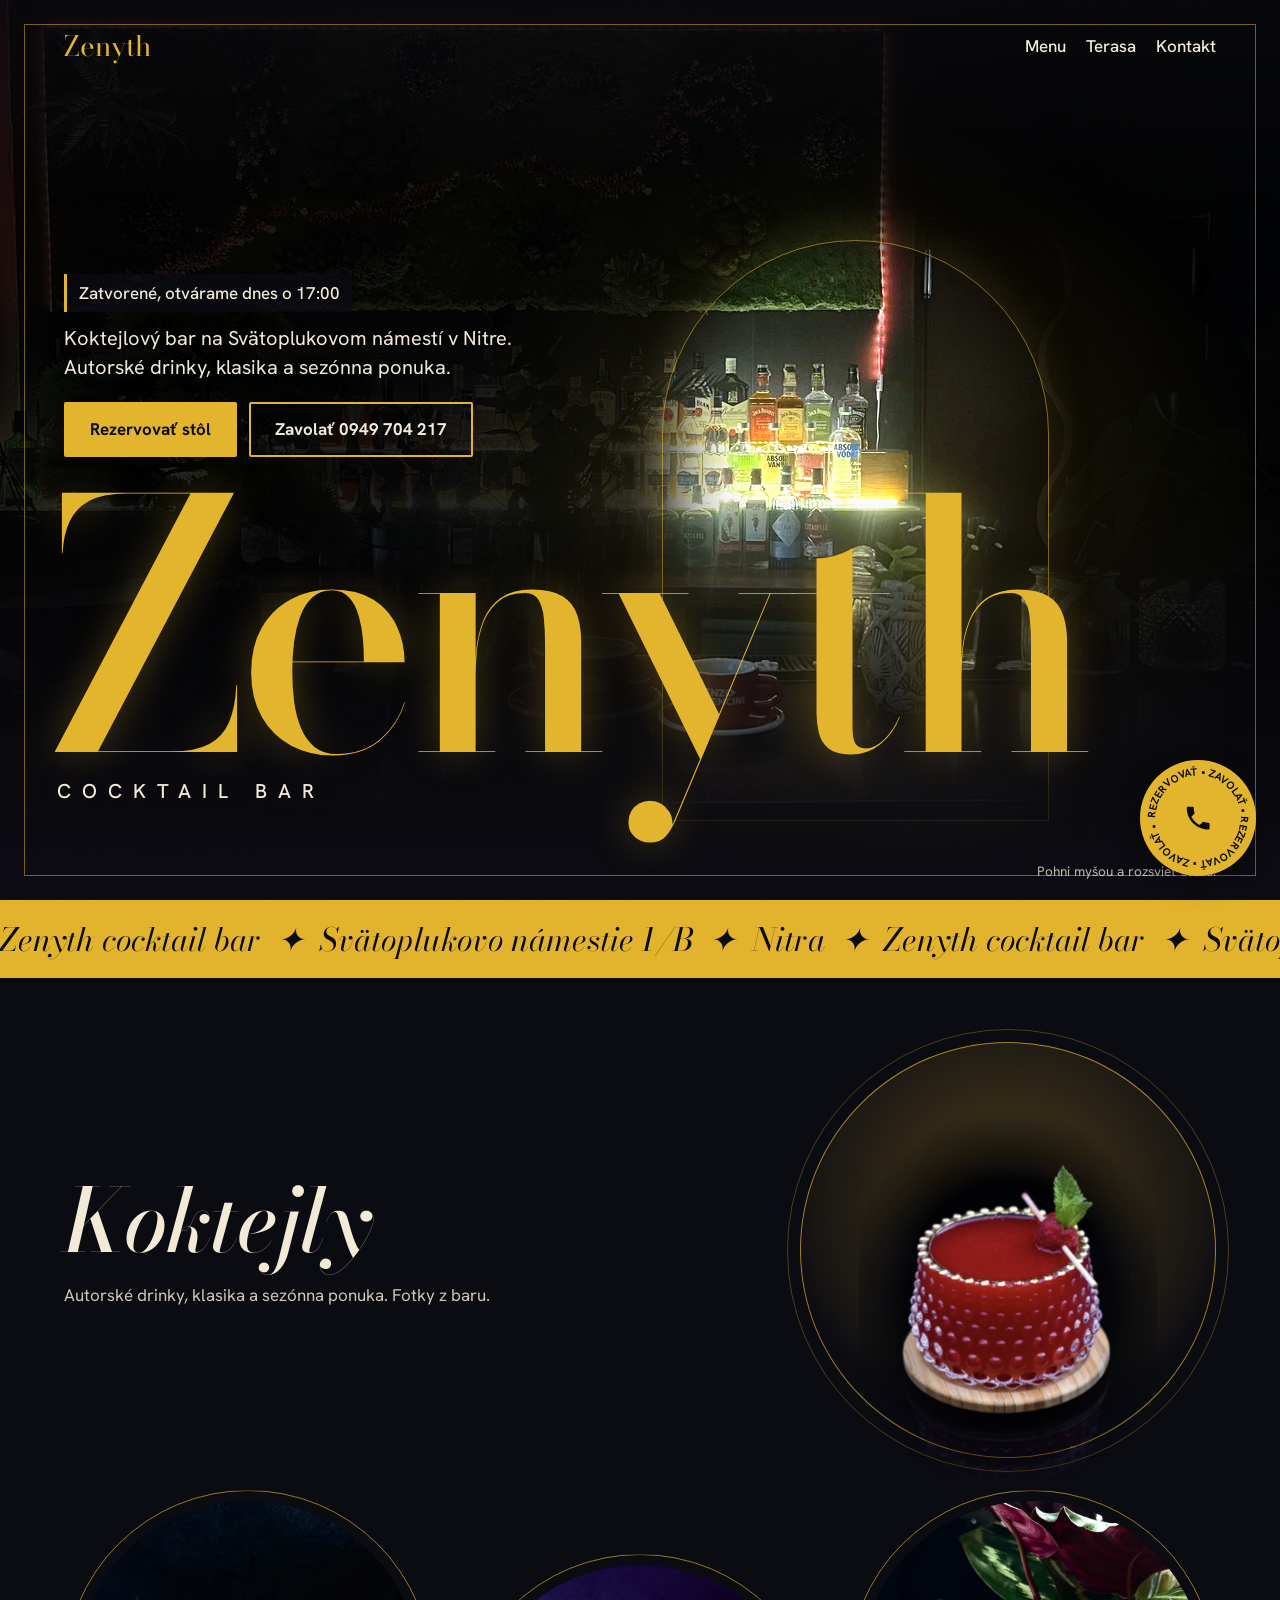
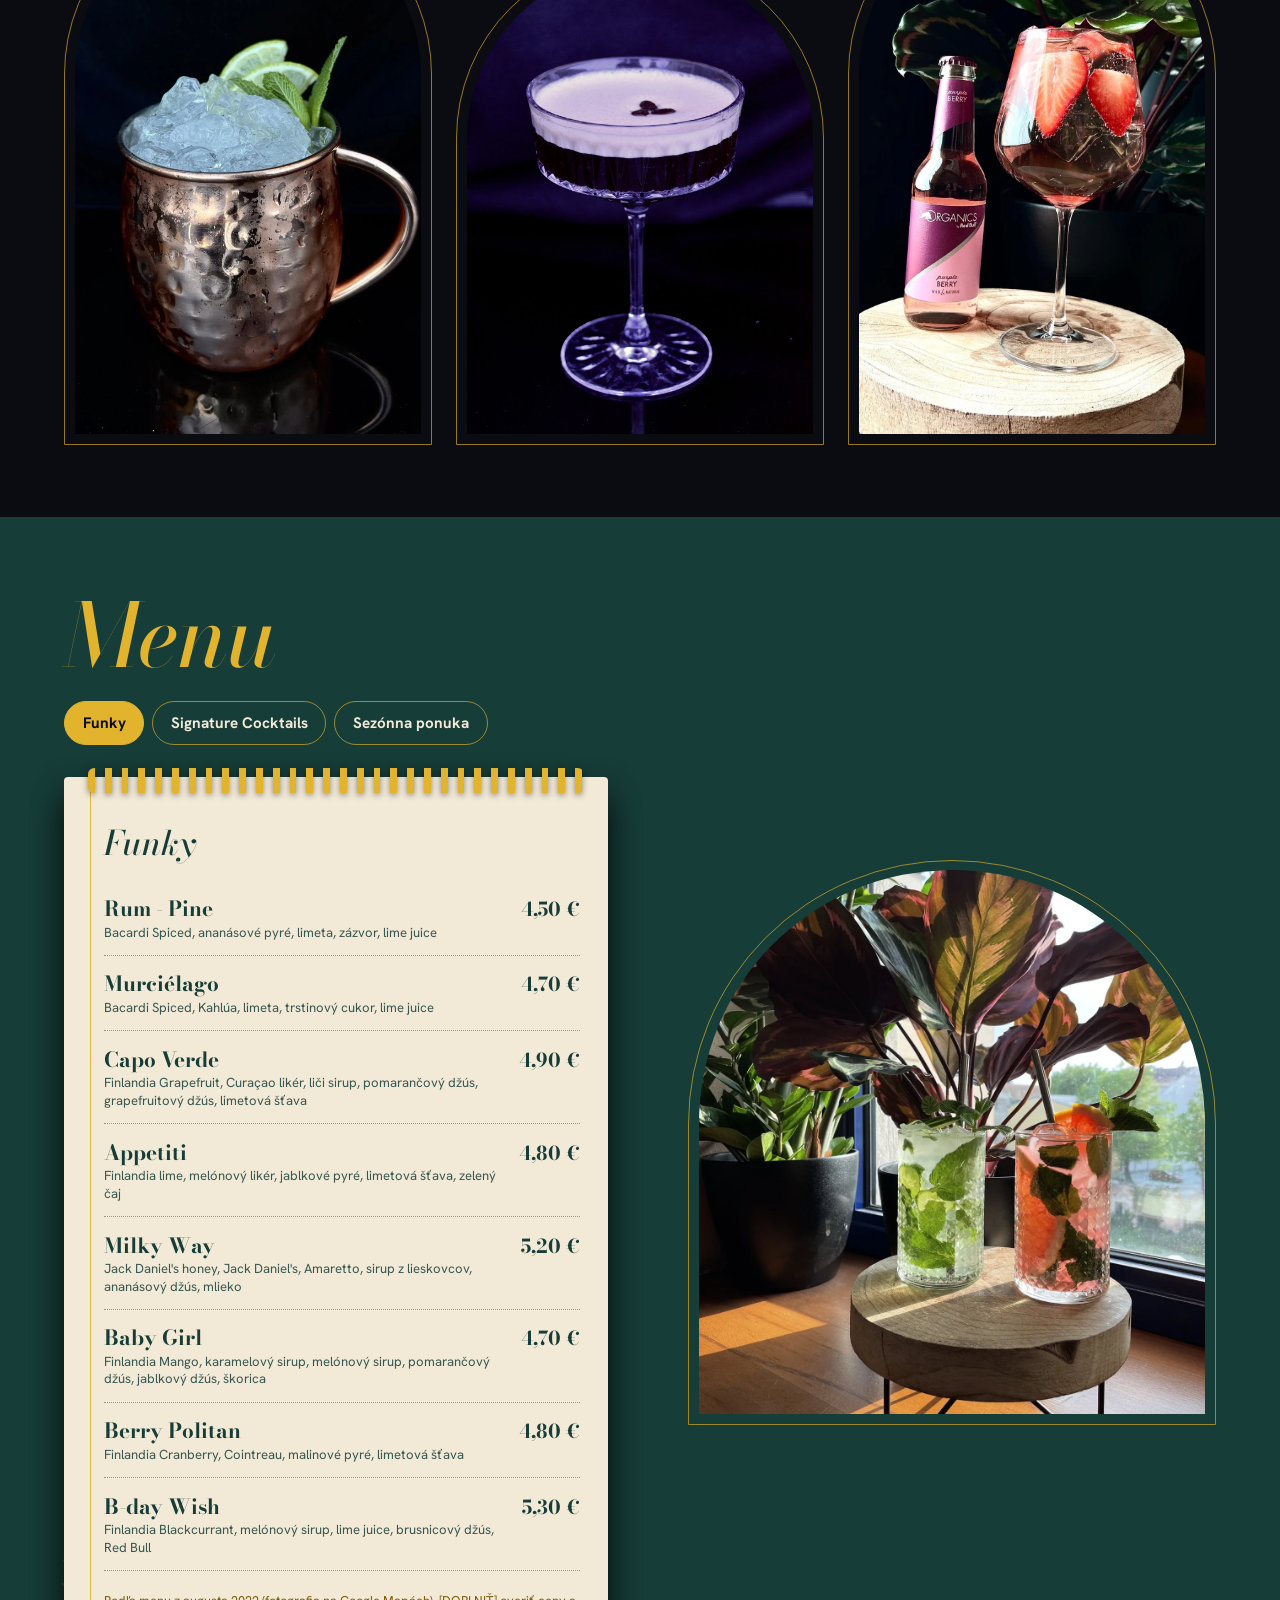
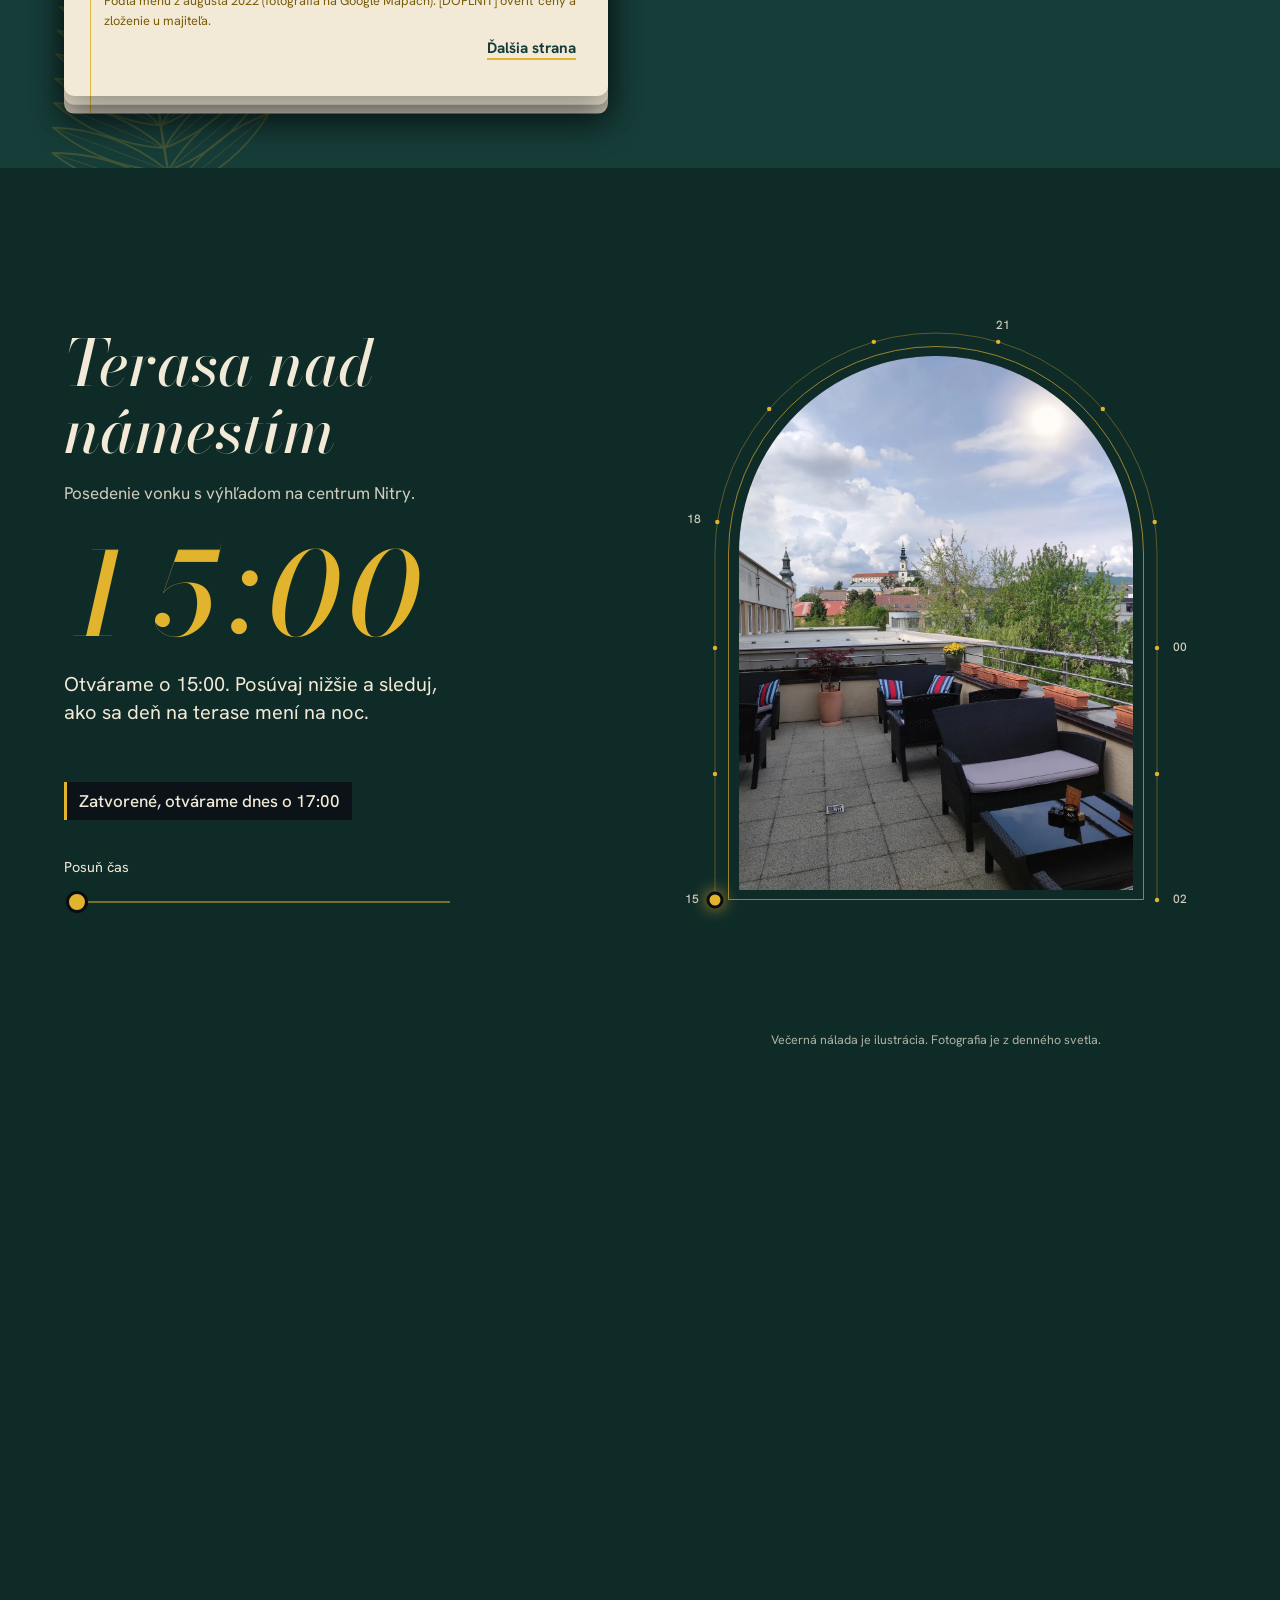
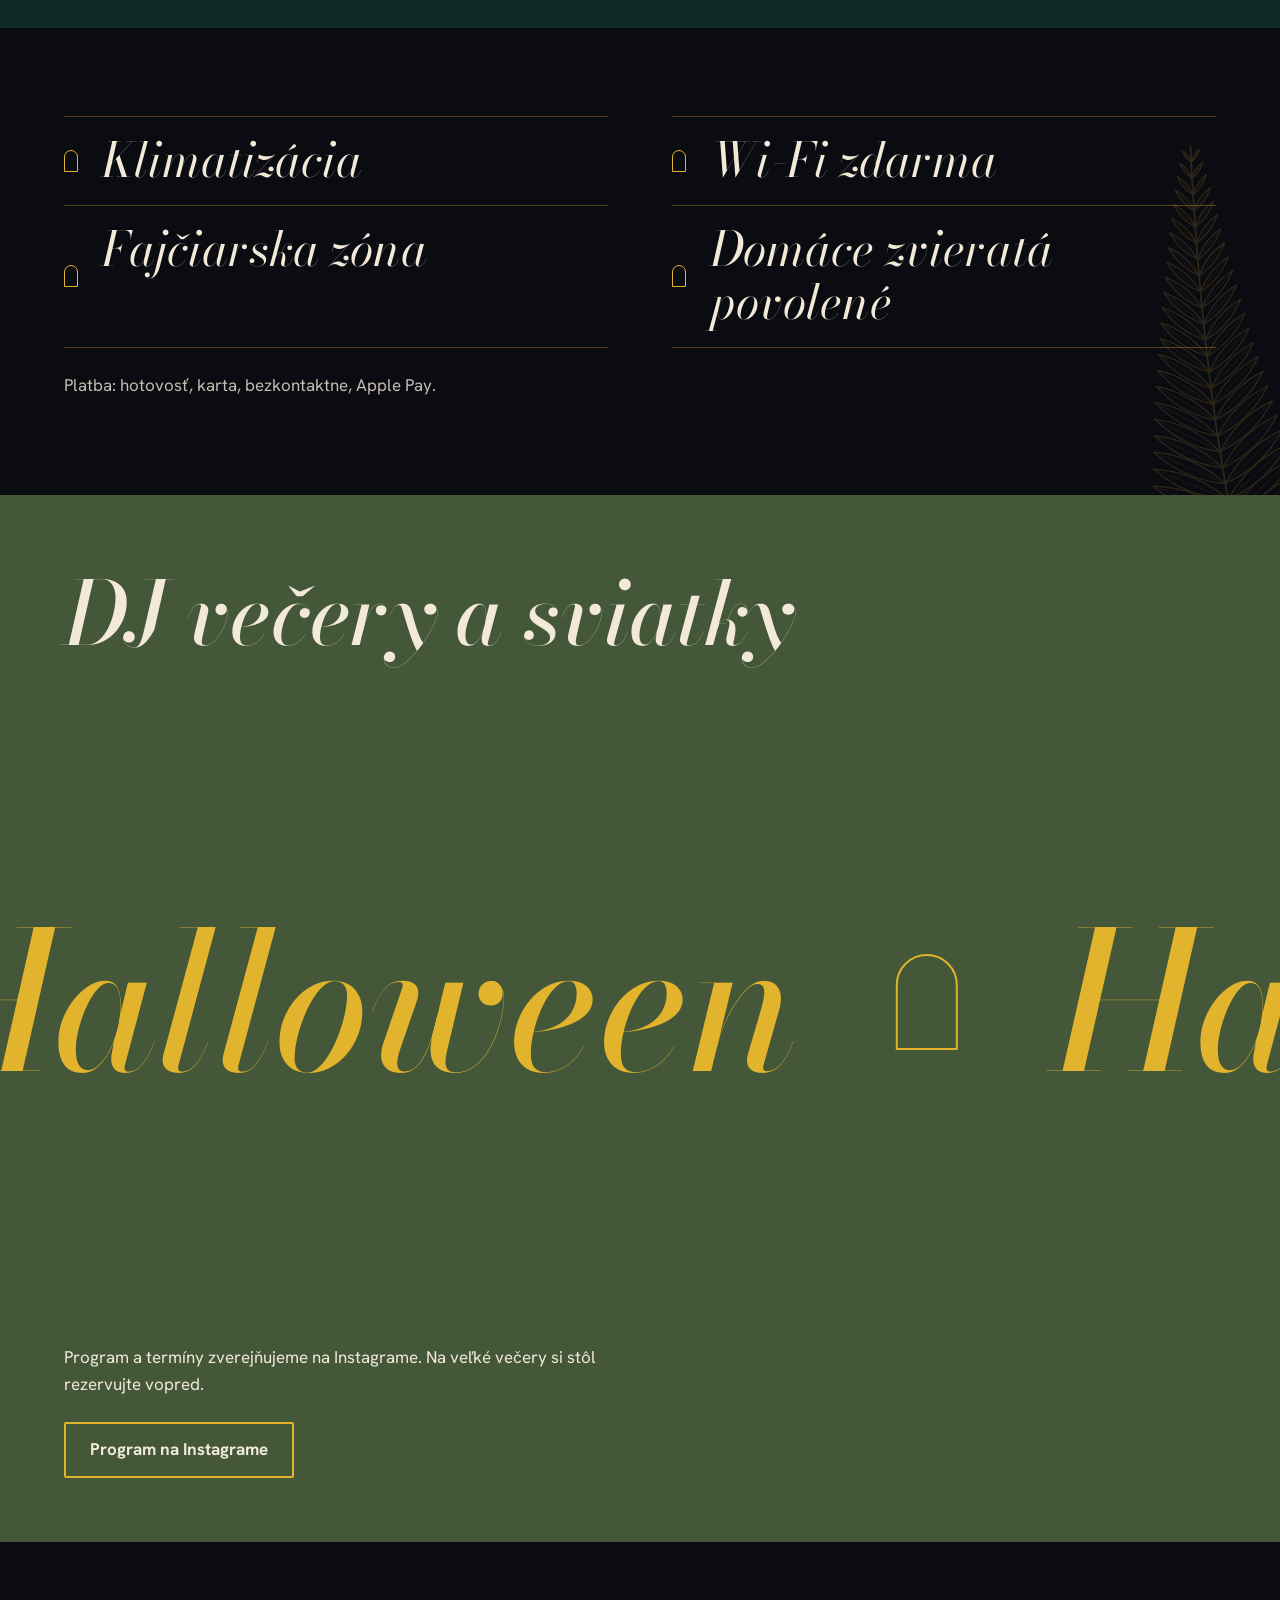
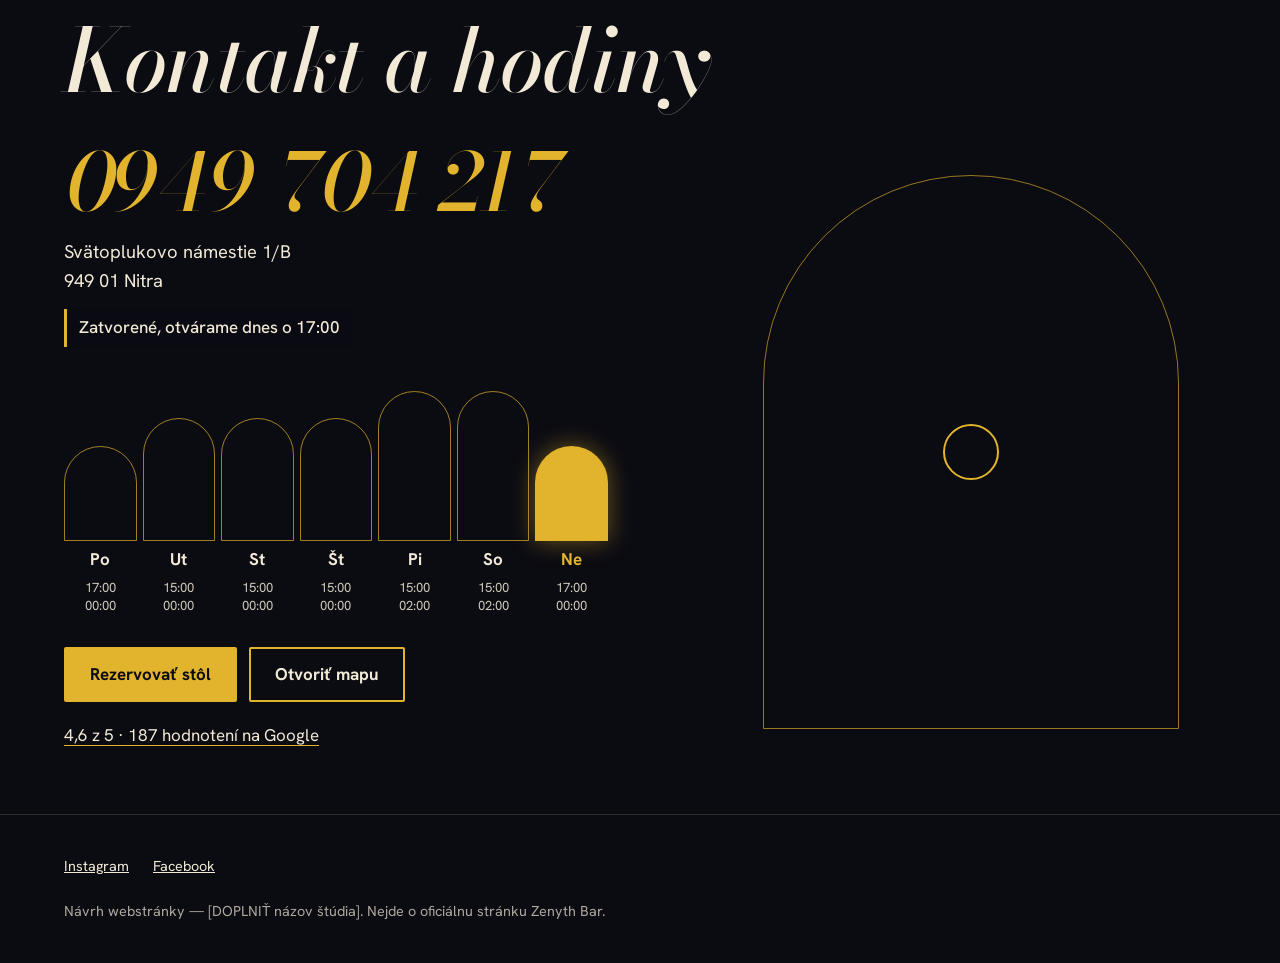
==== index.html @ 75c72967 "Add Zenyth Bar demo website Static HTML/CSS/JS demo site for Zenyth Bar, Nitra: arch-light hero, day" ====
<!doctype html>
<html lang="sk">
<head>
  <meta charset="utf-8">
  <meta name="viewport" content="width=device-width, initial-scale=1">
  <title>Zenyth Bar Nitra | Koktejlový bar, Svätoplukovo námestie</title>
  <meta name="description" content="Koktejlový bar na Svätoplukovom námestí v Nitre. Autorské koktejly, terasa a rezervácie na 0949 704 217. V piatok a sobotu otvorené do 2:00.">
  <meta name="theme-color" content="#173d39">
  <meta property="og:type" content="website">
  <meta property="og:locale" content="sk_SK">
  <meta property="og:title" content="Zenyth Bar Nitra | Koktejlový bar">
  <meta property="og:description" content="Autorské koktejly, terasa a rezervácie. Svätoplukovo námestie 1/B, Nitra.">
  <meta property="og:image" content="photos/bar-zelena-stena.jpg">
  <link rel="preconnect" href="https://fonts.googleapis.com">
  <link rel="preconnect" href="https://fonts.gstatic.com" crossorigin>
  <link href="https://fonts.googleapis.com/css2?family=Bodoni+Moda:ital,opsz,wght@0,6..96,400..700;1,6..96,400..600&family=Hanken+Grotesk:wght@400;500;700&display=swap" rel="stylesheet">
  <link rel="stylesheet" href="style.css">
  <link rel="stylesheet" href="motion.css">
  <link rel="stylesheet" href="terrace.css">
  <link rel="stylesheet" href="sections.css">
  <link rel="stylesheet" href="hero.css">
  <script defer src="script.js"></script>
  <script defer src="motion.js"></script>
  <script type="module" src="hero.js"></script>
  <script type="module" src="terrace.js"></script>
  <script type="module" src="sections.js"></script>
  <script type="application/ld+json">
  {
    "@context": "https://schema.org",
    "@type": "BarOrPub",
    "name": "Zenyth Bar",
    "image": "photos/bar-zelena-stena.jpg",
    "telephone": "+421949704217",
    "priceRange": "5–10 €",
    "address": {
      "@type": "PostalAddress",
      "streetAddress": "Svätoplukovo námestie 1/B",
      "postalCode": "949 01",
      "addressLocality": "Nitra",
      "addressCountry": "SK"
    },
    "geo": {
      "@type": "GeoCoordinates",
      "latitude": 48.3143914,
      "longitude": 18.0871714
    },
    "openingHoursSpecification": [
      { "@type": "OpeningHoursSpecification", "dayOfWeek": ["Monday", "Sunday"], "opens": "17:00", "closes": "00:00" },
      { "@type": "OpeningHoursSpecification", "dayOfWeek": ["Tuesday", "Wednesday", "Thursday"], "opens": "15:00", "closes": "00:00" },
      { "@type": "OpeningHoursSpecification", "dayOfWeek": ["Friday", "Saturday"], "opens": "15:00", "closes": "02:00" }
    ],
    "sameAs": [
      "https://www.instagram.com/zenyth_cocktail_bar/",
      "https://www.facebook.com/cupolabar"
    ]
  }
  </script>
</head>
<body>
  <a class="skip-link" href="#koktejly">Preskočiť na obsah</a>

  <header class="topbar">
    <a class="wordmark-small" href="#top" aria-label="Zenyth Bar, začiatok stránky">Zenyth</a>
    <nav class="topbar-nav" aria-label="Hlavná navigácia">
      <a href="#menu">Menu</a>
      <a href="#terasa">Terasa</a>
      <a href="#kontakt">Kontakt</a>
    </nav>
  </header>

  <main id="top">
    <section class="hero">
      <picture class="hero-photo">
        <source type="image/webp" srcset="photos/bar-zelena-stena.webp">
        <img src="photos/bar-zelena-stena.jpg" width="1600" height="900" fetchpriority="high"
             alt="Barový pult so stenou z machu a rastlín, červený LED pásik a poličky s fľašami">
      </picture>
      <picture class="hero-photo hero-photo-lit" aria-hidden="true">
        <source type="image/webp" srcset="photos/bar-zelena-stena.webp">
        <img src="photos/bar-zelena-stena.jpg" width="1600" height="900" alt="">
      </picture>
      <div class="hero-arch" aria-hidden="true"></div>
      <div class="hero-glow" aria-hidden="true"></div>
      <p class="hero-hint" aria-hidden="true">
        <span class="hero-hint-pointer">Pohni myšou a rozsvieť stenu.</span>
        <span class="hero-hint-touch">Ťahaj prstom a rozsvieť stenu.</span>
      </p>
      <div class="hero-content">
        <p class="hero-status" data-open-status>Otváracie hodiny nižšie</p>
        <p class="hero-lede">Koktejlový bar na Svätoplukovom námestí v Nitre. Autorské drinky, klasika a sezónna ponuka.</p>
        <div class="actions">
          <a class="button button-gold" href="https://zenythbar.eatbu.com/" rel="noopener">Rezervovať stôl</a>
          <a class="button button-line" href="tel:+421949704217">Zavolať 0949 704 217</a>
        </div>
        <h1 class="hero-wordmark">Zenyth<span class="hero-wordmark-sub">cocktail bar</span></h1>
      </div>
    </section>

    <div class="marquee" aria-hidden="true">
      <div class="marquee-track">
        <span>Zenyth cocktail bar &nbsp;✦&nbsp; Svätoplukovo námestie 1/B &nbsp;✦&nbsp; Nitra &nbsp;✦&nbsp; Zenyth cocktail bar &nbsp;✦&nbsp; Svätoplukovo námestie 1/B &nbsp;✦&nbsp; Nitra &nbsp;✦&nbsp;</span>
        <span>Zenyth cocktail bar &nbsp;✦&nbsp; Svätoplukovo námestie 1/B &nbsp;✦&nbsp; Nitra &nbsp;✦&nbsp; Zenyth cocktail bar &nbsp;✦&nbsp; Svätoplukovo námestie 1/B &nbsp;✦&nbsp; Nitra &nbsp;✦&nbsp;</span>
      </div>
    </div>

    <section class="cocktails" id="koktejly">
      <div class="cocktails-intro">
        <div>
          <h2>Koktejly</h2>
          <p class="section-note">Autorské drinky, klasika a sezónna ponuka. Fotky z baru.</p>
        </div>
        <div class="moon" data-reveal="fade">
          <picture>
            <source type="image/webp" srcset="photos/koktejl-cerveny.webp">
            <img src="photos/koktejl-cerveny.jpg" width="1200" height="1488" loading="lazy"
                 alt="Červený koktejl v pohári s bodkovaným reliéfom, ozdobený malinou a mätou">
          </picture>
        </div>
      </div>
      <ul class="cocktail-row">
        <li data-reveal="wipe">
          <picture>
            <source type="image/webp" srcset="photos/koktejl-medeny-hrncek.webp">
            <img src="photos/koktejl-medeny-hrncek.jpg" width="1200" height="2132" loading="lazy"
                 alt="Medený hrnček s drveným ľadom, limetou a mätou na čiernom pozadí">
          </picture>
        </li>
        <li data-reveal="wipe">
          <picture>
            <source type="image/webp" srcset="photos/koktejl-coupe-pena.webp">
            <img src="photos/koktejl-coupe-pena.jpg" width="1200" height="1800" loading="lazy"
                 alt="Koktejl v pohári coupe s bielou penou a troma kávovými zrnkami na fialovom pozadí">
          </picture>
        </li>
        <li data-reveal="wipe">
          <picture>
            <source type="image/webp" srcset="photos/koktejl-jahody.webp">
            <img src="photos/koktejl-jahody.jpg" width="1200" height="1500" loading="lazy"
                 alt="Ružový koktejl s jahodami vo veľkom pohári, vedľa fľaštičky na drevenom podstavci">
          </picture>
        </li>
      </ul>
    </section>

    <section class="menu" id="menu" aria-labelledby="menu-title">
      <div class="notebook" data-notebook>
        <h2 id="menu-title">Menu</h2>
        <div class="notebook-tabs" role="tablist" aria-label="Kategórie menu">
          <button class="notebook-tab" type="button" role="tab" id="tab-funky" aria-controls="page-funky" aria-selected="true">Funky</button>
          <button class="notebook-tab" type="button" role="tab" id="tab-signature" aria-controls="page-signature" aria-selected="false" tabindex="-1">Signature Cocktails</button>
          <button class="notebook-tab" type="button" role="tab" id="tab-seasonal" aria-controls="page-seasonal" aria-selected="false" tabindex="-1">Sezónna ponuka</button>
        </div>
        <div class="notebook-book">
          <div class="notebook-spiral" aria-hidden="true"></div>
          <div class="notebook-pages">
            <article class="notebook-page" role="tabpanel" id="page-funky" aria-labelledby="tab-funky">
              <h3>Funky</h3>
              <ul class="menu-lines">
                <li><span class="menu-item"><strong>Rum - Pine</strong><small>Bacardi Spiced, ananásové pyré, limeta, zázvor, lime juice</small></span><span class="menu-price">4,50 €</span></li>
                <li><span class="menu-item"><strong>Murciélago</strong><small>Bacardi Spiced, Kahlúa, limeta, trstinový cukor, lime juice</small></span><span class="menu-price">4,70 €</span></li>
                <li><span class="menu-item"><strong>Capo Verde</strong><small>Finlandia Grapefruit, Curaçao likér, liči sirup, pomarančový džús, grapefruitový džús, limetová šťava</small></span><span class="menu-price">4,90 €</span></li>
                <li><span class="menu-item"><strong>Appetiti</strong><small>Finlandia lime, melónový likér, jablkové pyré, limetová šťava, zelený čaj</small></span><span class="menu-price">4,80 €</span></li>
                <li><span class="menu-item"><strong>Milky Way</strong><small>Jack Daniel's honey, Jack Daniel's, Amaretto, sirup z lieskovcov, ananásový džús, mlieko</small></span><span class="menu-price">5,20 €</span></li>
                <li><span class="menu-item"><strong>Baby Girl</strong><small>Finlandia Mango, karamelový sirup, melónový sirup, pomarančový džús, jablkový džús, škorica</small></span><span class="menu-price">4,70 €</span></li>
                <li><span class="menu-item"><strong>Berry Politan</strong><small>Finlandia Cranberry, Cointreau, malinové pyré, limetová šťava</small></span><span class="menu-price">4,80 €</span></li>
                <li><span class="menu-item"><strong>B-day Wish</strong><small>Finlandia Blackcurrant, melónový sirup, lime juice, brusnicový džús, Red Bull</small></span><span class="menu-price">5,30 €</span></li>
              </ul>
              <p class="menu-note">Podľa menu z augusta 2022 (fotografia na Google Mapách). [DOPLNIŤ] overiť ceny a zloženie u majiteľa.</p>
            </article>
            <article class="notebook-page" role="tabpanel" id="page-signature" aria-labelledby="tab-signature">
              <h3>Signature Cocktails</h3>
              <ul class="menu-lines">
                <li><span>[DOPLNIŤ] názov a zloženie</span><span class="menu-price">[DOPLNIŤ] cena</span></li>
                <li><span>[DOPLNIŤ] názov a zloženie</span><span class="menu-price">[DOPLNIŤ] cena</span></li>
                <li><span>[DOPLNIŤ] názov a zloženie</span><span class="menu-price">[DOPLNIŤ] cena</span></li>
              </ul>
            </article>
            <article class="notebook-page" role="tabpanel" id="page-seasonal" aria-labelledby="tab-seasonal">
              <h3>Sezónna ponuka</h3>
              <ul class="menu-lines">
                <li><span>[DOPLNIŤ] aktuálna sezónna ponuka</span><span class="menu-price">[DOPLNIŤ] cena</span></li>
                <li><span>[DOPLNIŤ] názov a zloženie</span><span class="menu-price">[DOPLNIŤ] cena</span></li>
                <li><span>[DOPLNIŤ] názov a zloženie</span><span class="menu-price">[DOPLNIŤ] cena</span></li>
              </ul>
            </article>
          </div>
          <button class="notebook-next" type="button" data-notebook-next>Ďalšia strana</button>
        </div>
      </div>
      <picture class="menu-photo" data-reveal="wipe">
        <source type="image/webp" srcset="photos/koktejly-rastliny.webp">
        <img src="photos/koktejly-rastliny.jpg" width="1200" height="1600" loading="lazy"
             alt="Dva koktejly s mätou na drevenom stolíku medzi listnatými rastlinami pri okne">
      </picture>
    </section>

    <section class="terrace" id="terasa" aria-labelledby="terrace-title">
      <div class="terrace-track">
        <div class="terrace-stage">
          <div class="terrace-copy">
            <h2 id="terrace-title">Terasa nad námestím</h2>
            <p class="terrace-lede">Posedenie vonku s výhľadom na centrum Nitry.</p>
            <p class="clock" data-clock>15:00</p>
            <p class="moment" data-moment>Otvárame o 15:00. Posúvaj nižšie a sleduj, ako sa deň na terase mení na noc.</p>
            <p class="terrace-status" data-open-status>Otváracie hodiny nižšie</p>
            <label class="scrubber">
              <span class="scrubber-label">Posuň čas</span>
              <input class="scrubber-input" type="range" min="0" max="660" step="5" value="0" data-scrubber>
            </label>
          </div>

          <div class="scene-cell">
            <div class="scene-slot">
            <div class="scene-frame" data-scene-frame>
              <svg class="sun-path" aria-hidden="true" focusable="false">
                <path class="sun-path-track" data-path-track></path>
                <path class="sun-path-trail" data-path-trail></path>
                <g class="sun-path-marks" data-path-marks></g>
                <circle class="sun-path-bead" r="7" data-path-bead></circle>
              </svg>
              <div class="scene" data-scene>
                <picture class="scene-photo">
                  <source type="image/webp" srcset="photos/terasa-vyhlad.webp">
                  <img src="photos/terasa-vyhlad.jpg" width="1200" height="1598"
                       alt="Terasa baru s pohovkami a výhľadom na strechy Nitry a hrad na kopci">
                </picture>
                <div class="scene-layer scene-dusk"></div>
                <div class="scene-layer scene-night"></div>
                <div class="scene-layer scene-stars"></div>
                <div class="scene-layer scene-sun"></div>
                <div class="scene-layer scene-moon"><i></i></div>
                <div class="scene-layer scene-lights" aria-hidden="true">
                  <span class="light light-castle"></span>
                  <span class="light light-castle-wing"></span>
                  <span class="light light-spire"></span>
                  <span class="light light-glass-a"></span>
                  <span class="light light-glass-b"></span>
                  <span class="light light-wall-a"></span>
                  <span class="light light-wall-b"></span>
                  <span class="light light-wall-c"></span>
                  <span class="light light-wall-d"></span>
                  <span class="light light-edge"></span>
                  <span class="light light-candle"></span>
                </div>
              </div>
            </div>
            </div>
            <p class="scene-note">Večerná nálada je ilustrácia. Fotografia je z denného svetla.</p>
          </div>
        </div>
      </div>

      <div class="terrace-facts">
        <h3 class="visually-hidden">Na terase a v bare</h3>
        <ul class="ledger">
          <li>Klimatizácia</li>
          <li>Wi-Fi zdarma</li>
          <li>Fajčiarska zóna</li>
          <li>Domáce zvieratá povolené</li>
        </ul>
        <p class="ledger-payment">Platba: hotovosť, karta, bezkontaktne, Apple Pay.</p>
      </div>
    </section>

    <section class="events" id="akcie" aria-labelledby="events-title">
      <h2 id="events-title">DJ večery a sviatky</h2>
      <ul class="bill" data-bill>
        <li data-bill-text="Oldies party" data-direction="1"><span class="bill-name">Oldies party</span></li>
        <li data-bill-text="Halloween" data-direction="-1"><span class="bill-name">Halloween</span></li>
        <li data-bill-text="Silvester" data-direction="1"><span class="bill-name">Silvester</span></li>
      </ul>
      <div class="events-note">
        <p>Program a termíny zverejňujeme na Instagrame. Na veľké večery si stôl rezervujte vopred.</p>
        <a class="button button-line" href="https://www.instagram.com/zenyth_cocktail_bar/" rel="noopener">Program na Instagrame</a>
      </div>
    </section>

    <section class="contact" id="kontakt" aria-labelledby="contact-title">
      <h2 id="contact-title">Kontakt a hodiny</h2>
      <div class="contact-grid">
        <div class="contact-main">
          <a class="phone" href="tel:+421949704217">0949 704 217</a>
          <address class="address">
            <p>Svätoplukovo námestie 1/B<br>949 01 Nitra</p>
          </address>
          <p class="hero-status" data-open-status>Otváracie hodiny nižšie</p>
          <dl class="hours" aria-label="Otváracie hodiny">
            <div data-days="1" style="--span: 7"><dt><abbr title="Pondelok">Po</abbr></dt><dd><span>17:00</span><span>00:00</span></dd></div>
            <div data-days="2" style="--span: 9"><dt><abbr title="Utorok">Ut</abbr></dt><dd><span>15:00</span><span>00:00</span></dd></div>
            <div data-days="3" style="--span: 9"><dt><abbr title="Streda">St</abbr></dt><dd><span>15:00</span><span>00:00</span></dd></div>
            <div data-days="4" style="--span: 9"><dt><abbr title="Štvrtok">Št</abbr></dt><dd><span>15:00</span><span>00:00</span></dd></div>
            <div data-days="5" style="--span: 11"><dt><abbr title="Piatok">Pi</abbr></dt><dd><span>15:00</span><span>02:00</span></dd></div>
            <div data-days="6" style="--span: 11"><dt><abbr title="Sobota">So</abbr></dt><dd><span>15:00</span><span>02:00</span></dd></div>
            <div data-days="0" style="--span: 7"><dt><abbr title="Nedeľa">Ne</abbr></dt><dd><span>17:00</span><span>00:00</span></dd></div>
          </dl>
          <div class="actions">
            <a class="button button-gold" href="https://zenythbar.eatbu.com/" rel="noopener">Rezervovať stôl</a>
            <a class="button button-line" href="https://www.google.com/maps/search/?api=1&amp;query=Zenyth+Bar+Svätoplukovo+námestie+1/B+Nitra" rel="noopener">Otvoriť mapu</a>
          </div>
          <p class="rating"><a href="https://www.google.com/maps/place/Zenyth+Bar/@48.3143914,18.0871714,17z" rel="noopener">4,6 z 5 · 187 hodnotení na Google</a></p>
        </div>
        <div class="map-arch">
          <iframe class="map" title="Mapa: Zenyth Bar, Svätoplukovo námestie 1/B, Nitra" loading="lazy"
                  src="https://www.google.com/maps?q=48.3143914,18.0871714&amp;z=17&amp;output=embed"></iframe>
          <span class="map-ring" aria-hidden="true"></span>
        </div>
      </div>
    </section>
  </main>

  <footer class="footer">
    <p class="footer-social">
      <a href="https://www.instagram.com/zenyth_cocktail_bar/" rel="noopener">Instagram</a>
      <a href="https://www.facebook.com/cupolabar" rel="noopener">Facebook</a>
    </p>
    <p class="footer-note">Návrh webstránky — [DOPLNIŤ názov štúdia]. Nejde o oficiálnu stránku Zenyth Bar.</p>
  </footer>

  <a class="orb" href="https://zenythbar.eatbu.com/" rel="noopener" aria-label="Rezervovať stôl">
    <svg class="orb-ring" viewBox="0 0 120 120" aria-hidden="true" focusable="false">
      <defs>
        <path id="orb-path" d="M60,60 m-44,0 a44,44 0 1,1 88,0 a44,44 0 1,1 -88,0"/>
      </defs>
      <text><textPath href="#orb-path" textLength="270" lengthAdjust="spacing">Rezervovať • Zavolať • Rezervovať • Zavolať •</textPath></text>
    </svg>
    <svg class="orb-icon" viewBox="0 0 24 24" aria-hidden="true" focusable="false"><path d="M6.62 10.79c1.44 2.83 3.76 5.14 6.59 6.59l2.2-2.2c.27-.27.67-.36 1.02-.24 1.12.37 2.33.57 3.57.57.55 0 1 .45 1 1V20c0 .55-.45 1-1 1-9.39 0-17-7.61-17-17 0-.55.45-1 1-1h3.5c.55 0 1 .45 1 1 0 1.25.2 2.45.57 3.57.11.35.03.74-.25 1.02l-2.2 2.2z" fill="currentColor"/></svg>
  </a>

  <nav class="dock" aria-label="Rýchle akcie">
    <a class="button button-line" href="tel:+421949704217">Zavolať</a>
    <a class="button button-gold" href="https://zenythbar.eatbu.com/" rel="noopener">Rezervovať</a>
  </nav>
</body>
</html>
---- style.css ----
:root {
  --green: #173d39;
  --green-deep: #0f2b28;
  --gold: #e2b32c;
  --cream: #f2ead7;
  --ink: #0b0b12;
  --moss: #445839;
  --font-display: "Bodoni Moda", "Didot", Georgia, serif;
  --font-body: "Hanken Grotesk", "Segoe UI", sans-serif;
  --gutter: 1.25rem;
  --dock-height: 4.75rem;
}

*,
*::before,
*::after {
  box-sizing: border-box;
}

html {
  scroll-behavior: smooth;
  scroll-padding-top: 4rem;
}

body {
  margin: 0;
  padding-bottom: var(--dock-height);
  background: var(--green);
  color: var(--cream);
  font-family: var(--font-body);
  font-size: 1.0625rem;
  line-height: 1.6;
}

img {
  display: block;
  max-width: 100%;
  height: auto;
}

a {
  color: inherit;
}

:focus-visible {
  outline: 3px solid var(--gold);
  outline-offset: 3px;
}

h1,
h2,
h3 {
  margin: 0;
  font-family: var(--font-display);
  font-weight: 500;
  line-height: 1.05;
}

h2 {
  font-size: clamp(2.25rem, 7vw, 4.25rem);
  color: var(--cream);
}

p {
  margin: 0 0 1em;
}

.skip-link {
  position: absolute;
  left: var(--gutter);
  top: -4rem;
  z-index: 20;
  padding: 0.75rem 1rem;
  background: var(--gold);
  color: var(--ink);
}

.skip-link:focus {
  top: 0.75rem;
}

.topbar {
  position: absolute;
  inset: 0 0 auto 0;
  z-index: 10;
  display: flex;
  align-items: center;
  justify-content: space-between;
  padding: 1rem var(--gutter);
}

.wordmark-small {
  font-family: var(--font-display);
  font-size: 1.75rem;
  color: var(--gold);
  text-decoration: none;
}

.topbar-nav {
  display: flex;
  gap: 1.25rem;
  font-weight: 500;
}

.topbar-nav a {
  display: inline-block;
  padding: 0.5rem 0;
  text-decoration: none;
}

.topbar-nav a:hover {
  color: var(--gold);
}

.button {
  display: inline-flex;
  align-items: center;
  justify-content: center;
  min-height: 3.25rem;
  padding: 0.75rem 1.5rem;
  border: 2px solid var(--gold);
  border-radius: 2px;
  font-weight: 700;
  text-decoration: none;
  text-align: center;
  transition: background-color 0.2s, color 0.2s;
}

.button-gold {
  background: var(--gold);
  color: var(--ink);
}

.button-gold:hover {
  background: var(--cream);
  border-color: var(--cream);
}

.button-line {
  background: transparent;
  color: var(--cream);
}

.button-line:hover {
  background: var(--gold);
  color: var(--ink);
}

.actions {
  display: flex;
  flex-wrap: wrap;
  gap: 0.75rem;
}

.hero {
  position: relative;
  display: flex;
  align-items: flex-end;
  min-height: 100svh;
  overflow: hidden;
  background: var(--ink);
}

.hero-photo,
.hero-photo img {
  position: absolute;
  inset: 0;
  width: 100%;
  height: 100%;
  object-fit: cover;
  object-position: 50% 40%;
}

.hero::after {
  content: "";
  position: absolute;
  inset: 0;
  background: linear-gradient(to bottom, rgba(11, 11, 18, 0.55) 0%, transparent 22%, transparent 55%, var(--ink) 100%);
}

.hero-content {
  position: relative;
  z-index: 1;
  width: 100%;
  padding: 0 var(--gutter) 2rem;
  animation: settle 0.9s ease-out both;
}

.hero-status,
.terrace-status {
  display: inline-block;
  margin-bottom: 0.75rem;
  padding: 0.35rem 0.75rem;
  background: rgba(11, 11, 18, 0.72);
  border-left: 3px solid var(--gold);
  font-weight: 500;
}

.hero-status[data-open="true"],
.terrace-status[data-open="true"] {
  border-left-color: #7fd18b;
}

.hero-lede {
  max-width: 28rem;
  font-size: 1.25rem;
  line-height: 1.45;
}

.hero-content {
  display: flex;
  flex-direction: column;
  align-items: flex-start;
}

.hero-wordmark {
  display: flex;
  flex-direction: column;
  order: -1;
  margin: 0 0 1.75rem -0.04em;
  font-size: clamp(5.5rem, 27vw, 22rem);
  font-weight: 500;
  letter-spacing: -0.03em;
  line-height: 0.82;
  color: var(--gold);
}

.hero-wordmark-sub {
  margin: 0.9rem 0 0 0.35em;
  font-family: var(--font-body);
  font-size: clamp(0.8rem, 2.4vw, 1.25rem);
  font-weight: 500;
  letter-spacing: 0.55em;
  text-transform: uppercase;
  color: var(--cream);
}

.cocktails {
  padding: 4rem 0 4.5rem;
  background: var(--ink);
}

.cocktails h2,
.cocktails .section-note {
  padding: 0 var(--gutter);
}

.section-note {
  box-sizing: content-box;
  max-width: 34rem;
  margin-top: 1rem;
  color: rgba(242, 234, 215, 0.85);
}

.cocktail-row {
  display: flex;
  gap: 1rem;
  margin: 2rem 0 0;
  padding: 0 var(--gutter);
  list-style: none;
  overflow-x: auto;
  scroll-snap-type: x mandatory;
  scroll-padding-left: var(--gutter);
  scrollbar-width: thin;
  scrollbar-color: var(--gold) var(--ink);
  padding-bottom: 1rem;
}

.cocktail-row li {
  flex: 0 0 72%;
  scroll-snap-align: start;
}

.cocktail-row img {
  width: 100%;
  aspect-ratio: 4 / 5;
  object-fit: cover;
}

.menu {
  display: grid;
  gap: 3rem;
  padding: 4.5rem var(--gutter);
  background: var(--green);
}

.menu-photo img {
  width: 100%;
  max-height: 34rem;
  object-fit: cover;
}

.events {
  padding: 4.5rem var(--gutter);
  background: var(--moss);
}

.contact {
  padding: 4.5rem var(--gutter) 3rem;
  background: var(--ink);
}

.footer {
  padding: 2rem var(--gutter) 2.5rem;
  background: var(--ink);
  border-top: 1px solid rgba(242, 234, 215, 0.15);
  font-size: 0.9rem;
}

.footer-social {
  display: flex;
  gap: 1.5rem;
}

.footer-social a {
  display: inline-block;
  padding: 0.5rem 0;
}

.footer-note {
  margin: 0.5rem 0 0;
  color: rgba(242, 234, 215, 0.7);
}

.dock {
  position: fixed;
  inset: auto 0 0 0;
  z-index: 15;
  display: grid;
  grid-template-columns: 1fr 1.4fr;
  gap: 0.75rem;
  padding: 0.75rem var(--gutter) calc(0.75rem + env(safe-area-inset-bottom));
  background: var(--green-deep);
  border-top: 1px solid rgba(226, 179, 44, 0.4);
}

@keyframes settle {
  from {
    opacity: 0;
    transform: translateY(1rem);
  }
  to {
    opacity: 1;
    transform: none;
  }
}

.hero .actions {
  display: none;
}

@media (min-width: 48rem) {
  :root {
    --gutter: 3rem;
  }

  body {
    padding-bottom: 0;
  }

  .hero .actions {
    display: flex;
  }

  .hero-wordmark {
    order: 1;
    margin: 1.75rem 0 0 -0.04em;
  }

  .dock {
    display: none;
  }

  .topbar {
    padding-top: 1.5rem;
  }

  .cocktail-row {
    overflow: visible;
    gap: 1.5rem;
    padding-bottom: 0;
  }

  .cocktail-row li {
    flex: 1 1 0;
  }

  .cocktail-row li:nth-child(even) {
    margin-top: 4rem;
  }

  .menu {
    grid-template-columns: minmax(0, 34rem) minmax(0, 1fr);
    align-items: center;
    gap: 5rem;
  }

}

@media (min-width: 75rem) {
  :root {
    --gutter: max(4rem, calc((100vw - 76rem) / 2));
  }
}

@media (prefers-reduced-motion: reduce) {
  html {
    scroll-behavior: auto;
  }

  .hero-content {
    animation: none;
  }

  .button {
    transition: none;
  }
}

body::after {
  content: "";
  position: fixed;
  inset: 0;
  z-index: 30;
  pointer-events: none;
  background: url("assets/grain.svg");
  opacity: 0.07;
  mix-blend-mode: overlay;
}

h2 {
  font-size: clamp(2.75rem, 9vw, 5.5rem);
  font-style: italic;
  letter-spacing: -0.01em;
}

.hero::before {
  content: "";
  position: absolute;
  inset: 0.75rem;
  z-index: 2;
  border: 1px solid rgba(226, 179, 44, 0.5);
  pointer-events: none;
}

.cocktail-row li,
.menu-photo {
  display: block;
  padding: 0.6rem;
  border: 1px solid rgba(226, 179, 44, 0.65);
  border-radius: 999px 999px 0 0;
}

.cocktail-row img,
.menu-photo img {
  border-radius: 999px 999px 0 0;
}

.cocktail-row img {
  aspect-ratio: 3 / 4;
}

.menu {
  position: relative;
  overflow: hidden;
}

.menu::before {
  content: "";
  position: absolute;
  z-index: 0;
  width: 14rem;
  height: 26rem;
  background: url("assets/fern.svg") center / contain no-repeat;
  opacity: 0.2;
  pointer-events: none;
}

.menu::before {
  left: -3rem;
  bottom: -4rem;
  transform: rotate(-12deg);
}

.menu > * {
  position: relative;
  z-index: 1;
}

@media (min-width: 48rem) {
  .hero::before {
    inset: 1.5rem;
  }

  .menu::before {
    width: 22rem;
    height: 40rem;
  }
}

.cocktail-row li {
  aspect-ratio: 3 / 4;
}

.cocktail-row picture {
  display: block;
  width: 100%;
  height: 100%;
}

.cocktail-row img {
  height: 100%;
  aspect-ratio: auto;
}

.hero-content {
  padding-bottom: 3.25rem;
}

.hero-wordmark {
  padding-bottom: 0.14em;
}

:root {
  --accent: var(--gold);
  --accent-ink: var(--ink);
  --accent-hover: var(--cream);
  --cursor-color: var(--gold);
  --orb-font: var(--font-body);
}

.marquee {
  padding: 0.85rem 0;
  background: var(--gold);
  color: var(--ink);
}

.marquee-track span {
  font-family: var(--font-display);
  font-size: clamp(1.25rem, 3vw, 2rem);
  font-style: italic;
}

.cocktails-intro {
  display: grid;
  gap: 2.5rem;
  align-items: center;
  padding: 0 var(--gutter);
}

.cocktails-intro h2,
.cocktails-intro .section-note {
  padding: 0;
}

.moon {
  position: relative;
  width: min(100%, 22rem);
  aspect-ratio: 1;
  justify-self: center;
  border: 1px solid rgba(226, 179, 44, 0.7);
  border-radius: 50%;
  background: radial-gradient(circle at 50% 38%, rgba(226, 179, 44, 0.3), rgba(226, 179, 44, 0.06) 60%, transparent 70%);
}

.moon::before {
  content: "";
  position: absolute;
  inset: -0.9rem;
  border: 1px solid rgba(226, 179, 44, 0.3);
  border-radius: 50%;
}

.moon picture {
  position: absolute;
  bottom: -5%;
  left: 50%;
  display: block;
  width: 72%;
  transform: translateX(-50%);
}

.moon img {
  width: 100%;
  height: auto;
  mix-blend-mode: lighten;
  -webkit-mask-image: radial-gradient(ellipse 55% 52% at 50% 52%, #000 62%, transparent 100%);
  mask-image: radial-gradient(ellipse 55% 52% at 50% 52%, #000 62%, transparent 100%);
}

@media (min-width: 48rem) {
  .cocktails-intro {
    grid-template-columns: 1fr auto;
  }

  .moon {
    width: 26rem;
  }
}
---- motion.css ----
.js [data-reveal] {
  opacity: 0;
  transform: translateY(1.5rem);
  transition: opacity 0.8s ease-out, transform 0.8s ease-out, clip-path 1.1s cubic-bezier(0.2, 0.7, 0.2, 1);
  transition-delay: calc(var(--reveal-order, 0) * 130ms);
}

.js [data-reveal="fade"] {
  transform: var(--rest-transform, none);
}

.js [data-reveal="wipe"] {
  opacity: 1;
  transform: var(--rest-transform, none);
  clip-path: inset(100% 0 0 0);
}

.js [data-reveal].is-revealed {
  opacity: 1;
  transform: var(--rest-transform, none);
}

.js [data-reveal="wipe"].is-revealed {
  clip-path: inset(0);
}

.cursor {
  position: fixed;
  top: 0;
  left: 0;
  z-index: 40;
  width: 2.25rem;
  height: 2.25rem;
  margin: -1.125rem 0 0 -1.125rem;
  border: 1.5px solid var(--cursor-color);
  border-radius: 50%;
  opacity: 0;
  pointer-events: none;
  transition: opacity 0.3s, width 0.25s, height 0.25s, margin 0.25s, background-color 0.25s;
}

.cursor::after {
  content: "";
  position: absolute;
  top: 50%;
  left: 50%;
  width: 0.3rem;
  height: 0.3rem;
  margin: -0.15rem 0 0 -0.15rem;
  border-radius: 50%;
  background: var(--cursor-color);
}

.has-custom-cursor,
.has-custom-cursor * {
  cursor: none;
}

.cursor.is-visible {
  opacity: 1;
}

.cursor.is-active {
  width: 4rem;
  height: 4rem;
  margin: -2rem 0 0 -2rem;
  background: color-mix(in srgb, var(--cursor-color) 20%, transparent);
}

.marquee {
  overflow: hidden;
  white-space: nowrap;
}

.marquee-track {
  display: flex;
  width: max-content;
  animation: marquee var(--marquee-duration, 45s) linear infinite;
}

.orb {
  display: none;
}

@keyframes marquee {
  to {
    transform: translateX(-50%);
  }
}

@keyframes orb-spin {
  to {
    transform: rotate(360deg);
  }
}

@media (min-width: 48rem) {
  .orb {
    position: fixed;
    right: 1.5rem;
    bottom: 1.5rem;
    z-index: 25;
    display: grid;
    place-items: center;
    width: 7.25rem;
    height: 7.25rem;
    border-radius: 50%;
    background: var(--accent);
    color: var(--accent-ink);
    text-decoration: none;
    box-shadow: 0 0.5rem 1.5rem rgba(0, 0, 0, 0.35);
    transition: background-color 0.2s;
  }

  .orb:hover {
    background: var(--accent-hover);
    color: var(--accent-hover-ink, var(--accent-ink));
  }

  .orb-ring {
    position: absolute;
    inset: 0;
    width: 100%;
    height: 100%;
    animation: orb-spin 22s linear infinite;
  }

  .orb-ring text {
    fill: currentColor;
    font-family: var(--orb-font);
    font-size: 11px;
    font-weight: 700;
    letter-spacing: 0.04em;
    text-transform: uppercase;
  }

  .orb-icon {
    position: relative;
    width: 1.9rem;
    height: 1.9rem;
  }
}

@media (prefers-reduced-motion: reduce) {
  .marquee-track,
  .orb-ring {
    animation: none;
  }

  .orb {
    transition: none;
  }
}
---- terrace.css ----
.terrace {
  background: var(--green-deep);
}

.visually-hidden {
  position: absolute;
  width: 1px;
  height: 1px;
  overflow: hidden;
  clip-path: inset(50%);
  white-space: nowrap;
}

.terrace-stage {
  --night: 0;
  --dusk: 0;
  --stars: 0;
  --lights: 0;
  --sun-x: 78;
  --sun-y: 12;
  --sun-o: 1;
  --moon-x: 86;
  --moon-y: 40;
  --moon-o: 0;
  display: grid;
  grid-template-rows: auto minmax(0, 1fr);
  gap: 0.5rem;
  height: calc(100svh - var(--dock-height));
  padding: 1.25rem 0.75rem 0.75rem;
  overflow: hidden;
  background: color-mix(in srgb, var(--ink) calc(var(--night) * 100%), var(--green-deep));
}

.is-pinned .terrace-track {
  height: 300svh;
}

.is-pinned .terrace-stage {
  position: sticky;
  top: 0;
}

.terrace-copy {
  position: relative;
  z-index: 2;
}

.terrace-copy h2 {
  font-size: clamp(2rem, 8vw, 2.75rem);
}

.terrace-lede,
.terrace-status,
.scrubber {
  display: none;
}

.clock {
  display: flex;
  margin: 0.5rem 0 0;
  font-family: var(--font-display);
  font-size: clamp(4rem, 20vw, 5.5rem);
  font-style: italic;
  font-weight: 500;
  line-height: 1;
  color: var(--gold);
}

.clock-digit {
  display: block;
  width: 0.7em;
  height: 1.1em;
  overflow: hidden;
  -webkit-mask-image: linear-gradient(to bottom, transparent, #000 16%, #000 84%, transparent);
  mask-image: linear-gradient(to bottom, transparent, #000 16%, #000 84%, transparent);
}

.clock-reel {
  display: block;
  transition: transform 0.45s cubic-bezier(0.2, 0.8, 0.2, 1);
}

.clock-reel span {
  display: block;
  height: 1.1em;
  line-height: 1.1;
  text-align: center;
}

.clock-colon {
  width: 0.3em;
  height: 1.1em;
  line-height: 1.05;
  text-align: center;
}

.moment {
  min-height: 4.2em;
  max-width: 24rem;
  margin: 0.25rem 0 0;
  font-size: 0.98rem;
  line-height: 1.4;
}

.scene-cell {
  display: grid;
  grid-template-rows: minmax(0, 1fr) auto;
  min-height: 0;
}

.scene-slot {
  display: grid;
  place-items: center;
  min-height: 0;
  padding: 1.1rem 2.4rem 0;
  container-type: size;
}

.scene-frame {
  position: relative;
  height: min(100cqh, 133.333cqw);
  aspect-ratio: 3 / 4;
  padding: 0.6rem;
  border: 1px solid rgba(226, 179, 44, 0.65);
  border-radius: 999px 999px 0 0;
}

.scene {
  position: relative;
  height: 100%;
  overflow: hidden;
  isolation: isolate;
  border-radius: 999px 999px 0 0;
  background: var(--ink);
}

.scene-photo,
.scene-photo img {
  position: absolute;
  inset: 0;
  width: 100%;
  height: 100%;
  object-fit: cover;
}

.scene-photo img {
  filter: brightness(calc(1 - var(--night) * 0.34)) saturate(calc(1 - var(--night) * 0.3));
}

.scene-layer {
  position: absolute;
  inset: 0;
  pointer-events: none;
}

.scene-dusk {
  background: linear-gradient(to bottom, rgba(88, 52, 128, 0.7) 0%, rgba(226, 106, 72, 0.6) 34%, rgba(255, 176, 72, 0.7) 46%, rgba(255, 150, 60, 0) 64%);
  mix-blend-mode: overlay;
  opacity: var(--dusk);
}

.scene-night {
  background: linear-gradient(to bottom, #060c20 0%, #10264d 36%, #2a4560 50%, #6a766e 100%);
  mix-blend-mode: multiply;
  opacity: calc(var(--night) * 0.9);
}

.scene-stars {
  opacity: var(--stars);
  mix-blend-mode: screen;
  -webkit-mask-image: linear-gradient(to bottom, #000 0, #000 32%, transparent 48%);
  mask-image: linear-gradient(to bottom, #000 0, #000 32%, transparent 48%);
}

.scene-stars::before,
.scene-stars::after {
  content: "";
  position: absolute;
  inset: 0;
  background: url("assets/stars.svg") 0 0 / 130% auto repeat;
  animation: twinkle 4.5s ease-in-out infinite alternate;
}

.scene-stars::after {
  background-size: 85% auto;
  background-position: 40% 30%;
  animation-duration: 6.5s;
  animation-delay: -2s;
}

.scene-sun {
  inset: auto;
  top: calc(var(--sun-y) * 1%);
  left: calc(var(--sun-x) * 1%);
  width: 34%;
  aspect-ratio: 1;
  border-radius: 50%;
  background: radial-gradient(circle, #fff3c4 0 13%, rgba(255, 214, 110, 0.85) 21%, rgba(255, 170, 60, 0.35) 44%, transparent 70%);
  mix-blend-mode: screen;
  opacity: var(--sun-o);
  transform: translate(-50%, -50%);
}

.scene-moon {
  inset: auto;
  top: calc(var(--moon-y) * 1%);
  left: calc(var(--moon-x) * 1%);
  width: 15%;
  aspect-ratio: 1;
  opacity: var(--moon-o);
  transform: translate(-50%, -50%);
}

.scene-moon::before {
  content: "";
  position: absolute;
  inset: -130%;
  background: radial-gradient(circle, rgba(246, 238, 210, 0.3), rgba(246, 238, 210, 0.1) 35%, transparent 62%);
}

.scene-moon i {
  position: relative;
  display: block;
  width: 100%;
  height: 100%;
  border-radius: 50%;
  background: radial-gradient(circle at 35% 35%, #fffdf0, #e9dfb8 70%);
  -webkit-mask-image: radial-gradient(ellipse 58% 58% at 70% 36%, transparent 0 98%, #000 100%);
  mask-image: radial-gradient(ellipse 58% 58% at 70% 36%, transparent 0 98%, #000 100%);
}

.scene-lights {
  opacity: var(--lights);
}

.light {
  position: absolute;
  width: 1.1%;
  aspect-ratio: 1;
  border-radius: 50%;
  background: #ffd98a;
  box-shadow: 0 0 0.5rem 0.15rem rgba(255, 190, 90, 0.9), 0 0 1.6rem 0.5rem rgba(255, 150, 50, 0.35);
  transform: translate(-50%, -50%);
}

.light-castle {
  top: 38.8%;
  left: 41.8%;
  width: 1.8%;
}

.light-castle::after,
.light-candle::after {
  content: "";
  position: absolute;
  inset: -350%;
  border-radius: 50%;
  background: radial-gradient(circle, rgba(255, 190, 100, 0.38), transparent 62%);
}

.light-castle-wing {
  top: 41.6%;
  left: 36.2%;
}

.light-spire {
  top: 37.6%;
  left: 13.2%;
}

.light-glass-a {
  top: 49.4%;
  left: 43.2%;
}

.light-glass-b {
  top: 49.4%;
  left: 45.8%;
}

.light-wall-a {
  top: 47.2%;
  left: 2.2%;
}

.light-wall-b {
  top: 48.3%;
  left: 4.8%;
}

.light-wall-c {
  top: 49.5%;
  left: 7.4%;
}

.light-wall-d {
  top: 50.8%;
  left: 10%;
}

.light-edge {
  top: 46.4%;
  left: 96.8%;
}

.light-candle {
  top: 84.2%;
  left: 83.8%;
  width: 2%;
  animation: flicker 1.7s ease-in-out infinite alternate;
}

.light-candle::after {
  inset: -900%;
  background: radial-gradient(circle, rgba(255, 170, 80, 0.45), transparent 60%);
}

.sun-path {
  position: absolute;
  top: 0;
  left: 0;
  width: 100%;
  height: 100%;
  overflow: visible;
  pointer-events: none;
}

.sun-path path {
  fill: none;
  stroke: var(--gold);
}

.sun-path-track {
  stroke-opacity: 0.35;
  stroke-width: 1;
}

.sun-path-trail {
  stroke-linecap: round;
  stroke-width: 2;
}

.sun-path-marks circle {
  fill: var(--gold);
}

.sun-path-marks text {
  fill: var(--cream);
  font-family: var(--font-body);
  font-size: 10px;
  font-weight: 500;
  opacity: 0.85;
}

.sun-path-bead {
  fill: var(--gold);
  stroke: var(--ink);
  stroke-width: 3;
  filter: drop-shadow(0 0 8px rgba(226, 179, 44, 0.85));
}

.scene-note {
  margin: 0.6rem 0 0;
  font-size: 0.72rem;
  line-height: 1.3;
  text-align: center;
  color: rgba(242, 234, 215, 0.7);
}

.terrace-facts {
  position: relative;
  overflow: hidden;
  padding: 4rem var(--gutter) 4.5rem;
  background: var(--ink);
}

.terrace-facts::after {
  content: "";
  position: absolute;
  right: -3rem;
  bottom: -5rem;
  width: 16rem;
  height: 28rem;
  background: url("assets/fern.svg") center / contain no-repeat;
  opacity: 0.16;
  pointer-events: none;
  transform: rotate(-14deg);
}

.ledger {
  position: relative;
  z-index: 1;
  display: grid;
  margin: 0;
  padding: 0;
  list-style: none;
  border-bottom: 1px solid rgba(226, 179, 44, 0.35);
}

.ledger li {
  position: relative;
  padding: 1.1rem 0 1.1rem 2.4rem;
  border-top: 1px solid rgba(226, 179, 44, 0.35);
  font-family: var(--font-display);
  font-size: clamp(1.75rem, 5vw, 3rem);
  font-style: italic;
  line-height: 1.1;
}

.ledger li::before {
  content: "";
  position: absolute;
  top: 50%;
  left: 0;
  width: 0.9rem;
  height: 1.35rem;
  margin-top: -0.675rem;
  border: 1px solid var(--gold);
  border-radius: 999px 999px 0 0;
}

.ledger-payment {
  position: relative;
  z-index: 1;
  margin: 1.5rem 0 0;
  color: rgba(242, 234, 215, 0.8);
}

@keyframes twinkle {
  from {
    opacity: 0.35;
  }
  to {
    opacity: 1;
  }
}

@keyframes flicker {
  0%,
  100% {
    transform: translate(-50%, -50%) scale(1);
  }
  40% {
    transform: translate(-50%, -50%) scale(0.86);
  }
  70% {
    transform: translate(-50%, -50%) scale(1.08);
  }
}

@media (min-width: 48rem) {
  .terrace-stage {
    grid-template-columns: minmax(0, 1fr) minmax(0, 1fr);
    grid-template-rows: minmax(0, 1fr);
    gap: 2rem;
    height: 100svh;
    padding: 2rem var(--gutter) 1.25rem;
  }

  .terrace-copy {
    align-self: center;
  }

  .is-pinned .terrace-track {
    height: 340svh;
  }

  .terrace-copy h2 {
    font-size: clamp(2.75rem, 5vw, 4.5rem);
  }

  .terrace-lede {
    display: block;
    max-width: 22rem;
    margin: 1rem 0 0;
    color: rgba(242, 234, 215, 0.85);
  }

  .clock {
    margin-top: 1.5rem;
    font-size: clamp(5.5rem, 9vw, 9rem);
  }

  .moment {
    min-height: 5.6em;
    margin-top: 0.75rem;
    font-size: 1.25rem;
  }

  .terrace-status {
    display: inline-block;
  }

  .is-live .scrubber {
    display: grid;
    gap: 0.4rem;
    max-width: 24rem;
    margin-top: 1.5rem;
    font-size: 0.9rem;
  }

  .scene-slot {
    padding: 1.5rem 4.5rem 0;
  }

  .scene-note {
    font-size: 0.78rem;
  }

  .terrace-facts {
    padding: 5.5rem var(--gutter) 6rem;
  }

  .ledger {
    grid-template-columns: 1fr 1fr;
    column-gap: 4rem;
  }

  .ledger li:nth-last-child(-n + 2) {
    border-bottom: 1px solid rgba(226, 179, 44, 0.35);
  }

  .ledger {
    border-bottom: 0;
  }

  .sun-path-marks text {
    font-size: 12px;
  }
}

.scrubber-input {
  width: 100%;
  height: 1.75rem;
  background: transparent;
  cursor: pointer;
  -webkit-appearance: none;
  appearance: none;
}

.scrubber-input::-webkit-slider-runnable-track {
  height: 2px;
  background: rgba(226, 179, 44, 0.5);
}

.scrubber-input::-moz-range-track {
  height: 2px;
  background: rgba(226, 179, 44, 0.5);
}

.scrubber-input::-webkit-slider-thumb {
  width: 1.4rem;
  height: 1.4rem;
  margin-top: calc(-0.7rem + 1px);
  border: 3px solid var(--ink);
  border-radius: 50%;
  background: var(--gold);
  -webkit-appearance: none;
  appearance: none;
}

.scrubber-input::-moz-range-thumb {
  width: 1.4rem;
  height: 1.4rem;
  border: 3px solid var(--ink);
  border-radius: 50%;
  background: var(--gold);
}

@media (prefers-reduced-motion: reduce) {
  .scene-stars::before,
  .scene-stars::after,
  .light-candle {
    animation: none;
  }

  .clock-reel {
    transition: none;
  }
}
---- sections.css ----
.notebook {
  max-width: 34rem;
}

.notebook h2 {
  margin-bottom: 1.25rem;
  color: var(--gold);
}

.notebook-tabs {
  display: flex;
  flex-wrap: wrap;
  gap: 0.5rem;
  margin-bottom: 2rem;
}

.notebook-tab {
  min-height: 2.75rem;
  padding: 0.5rem 1.1rem;
  border: 1px solid rgba(226, 179, 44, 0.65);
  border-radius: 999px;
  background: transparent;
  color: var(--cream);
  font: 700 0.95rem var(--font-body);
  cursor: pointer;
  transition: background-color 0.2s, color 0.2s;
}

.notebook-tab:hover {
  background: rgba(226, 179, 44, 0.2);
}

.notebook-tab[aria-selected="true"] {
  border-color: var(--gold);
  background: var(--gold);
  color: var(--ink);
}

.notebook-book {
  position: relative;
}

.notebook-spiral {
  position: absolute;
  top: -0.6rem;
  right: 1.5rem;
  left: 1.5rem;
  z-index: 40;
  height: 1.6rem;
  background: repeating-linear-gradient(to right, var(--gold) 0 0.42rem, transparent 0.42rem 1.05rem);
  border-radius: 0.4rem;
  filter: drop-shadow(0 0.15rem 0.2rem rgba(0, 0, 0, 0.45));
}

.notebook-pages {
  display: grid;
  perspective: 1800px;
}

.notebook-page {
  position: relative;
  min-height: 23rem;
  padding: 3rem 1.75rem 4rem 2.5rem;
  margin-bottom: 1.5rem;
  background-color: var(--cream);
  border-radius: 4px 4px 10px 10px;
  box-shadow: 0 0.75rem 2rem rgba(0, 0, 0, 0.35);
  color: var(--green);
}

.notebook-page::before {
  content: "";
  position: absolute;
  top: 0;
  bottom: 0;
  left: 1.6rem;
  width: 1px;
  background: rgba(226, 179, 44, 0.9);
}

.notebook-page h3 {
  margin-bottom: 1.25rem;
  font-size: 2.1rem;
  font-style: italic;
}

.menu-lines {
  margin: 0;
  padding: 0;
  list-style: none;
}

.menu-lines li {
  display: flex;
  justify-content: space-between;
  gap: 1rem;
  padding: 0.85rem 0;
  border-bottom: 1px dotted rgba(23, 61, 57, 0.45);
  color: #7a5c08;
  font-size: 0.98rem;
  font-weight: 500;
}

.menu-lines li {
  align-items: baseline;
}

.menu-item {
  display: grid;
  flex: 1;
  gap: 0.15rem;
}

.menu-item strong {
  color: var(--green);
  font-family: var(--font-display);
  font-size: 1.3rem;
  font-weight: 700;
  line-height: 1.15;
}

.menu-item small {
  color: rgba(23, 61, 57, 0.85);
  font-size: 0.82rem;
  font-weight: 400;
  line-height: 1.35;
}

.menu-item + .menu-price {
  color: var(--green);
  font-family: var(--font-display);
  font-size: 1.2rem;
  font-weight: 700;
}

.menu-price {
  white-space: nowrap;
}

.menu-note {
  margin: 1.25rem 0 0;
  color: #7a5c08;
  font-size: 0.8rem;
}

.notebook-next {
  display: none;
}

.notebook.is-live .notebook-page {
  grid-area: 1 / 1;
  margin-bottom: 0;
  transform-origin: top center;
  backface-visibility: hidden;
  translate: 0 calc(var(--depth, 0) * 0.55rem);
  filter: brightness(calc(1 - var(--depth, 0) * 0.07));
  transition: transform 0.9s cubic-bezier(0.5, 0.05, 0.25, 1), translate 0.6s ease-out, filter 0.6s;
}

.notebook.is-live .notebook-page.is-flipped {
  transform: rotateX(-178deg);
}

.notebook.is-live .notebook-next {
  position: absolute;
  right: 1.25rem;
  bottom: 1.6rem;
  z-index: 50;
  display: inline-block;
  min-height: 2.75rem;
  padding: 0.5rem 0.75rem;
  border: 0;
  background: transparent;
  color: var(--green);
  font: 700 0.95rem var(--font-body);
  text-decoration: underline var(--gold) 2px;
  text-underline-offset: 0.3em;
  cursor: pointer;
}

.notebook:not(.is-live) .notebook-tabs {
  display: none;
}

.events {
  padding: 4.5rem 0 4rem;
  overflow: hidden;
}

.events h2,
.events-note {
  padding: 0 var(--gutter);
}

.bill {
  margin: 2.5rem 0 0;
  padding: 0;
  list-style: none;
}

.bill li {
  overflow: hidden;
}

.bill-name,
.bill-track {
  font-family: var(--font-display);
  font-size: clamp(4.5rem, 16vw, 12rem);
  font-style: italic;
  font-weight: 500;
  line-height: 1.05;
  white-space: nowrap;
}

.bill-name {
  display: block;
  padding: 0 var(--gutter);
}

.bill-track {
  display: flex;
  align-items: center;
  width: max-content;
  margin-left: -30vw;
  transform: translateX(var(--drift, 0px));
  will-change: transform;
}

.bill li:nth-child(1) {
  color: transparent;
  -webkit-text-stroke: 1.5px var(--gold);
}

.bill li:nth-child(2) {
  color: var(--gold);
}

.bill li:nth-child(3) {
  color: var(--cream);
}

.bill-sep {
  display: inline-block;
  width: 0.32em;
  height: 0.5em;
  margin: 0 0.5em;
  border: 2px solid var(--gold);
  border-radius: 999px 999px 0 0;
  -webkit-text-stroke: 0;
}

.events-note {
  margin-top: 2.5rem;
}

.events-note p {
  max-width: 36rem;
  margin: 0 0 1.5rem;
}

.contact-main .hero-status {
  margin-top: 0.75rem;
}

.contact-grid {
  display: grid;
  gap: 3rem;
  margin-top: 2rem;
}

.phone {
  display: inline-block;
  padding: 0.25rem 0;
  color: var(--gold);
  font: italic 500 clamp(2.75rem, 10vw, 5rem) / 1 var(--font-display);
  text-decoration: none;
}

.phone:hover {
  color: var(--cream);
}

.address {
  margin: 0.75rem 0 0;
  font-size: 1.15rem;
  font-style: normal;
}

.address p {
  margin: 0;
}

.hours {
  display: grid;
  grid-template-columns: repeat(7, minmax(0, 1fr));
  align-items: end;
  gap: 0.35rem;
  max-width: 34rem;
  margin: 2rem 0 0;
}

.hours div {
  display: flex;
  flex-direction: column;
  align-items: center;
  gap: 0.35rem;
  text-align: center;
}

.hours div::before {
  content: "";
  width: 100%;
  height: calc(var(--span) * 0.7rem);
  border: 1px solid rgba(226, 179, 44, 0.7);
  border-radius: 999px 999px 0 0;
  transition: background-color 0.3s, box-shadow 0.3s;
}

.hours dt {
  order: 1;
  margin: 0;
  font-weight: 700;
}

.hours abbr {
  text-decoration: none;
}

.hours dd {
  order: 2;
  display: grid;
  margin: 0;
  color: rgba(242, 234, 215, 0.85);
  font-size: 0.72rem;
  line-height: 1.35;
}

.hours .is-today::before {
  background: var(--gold);
  box-shadow: 0 0 1.5rem rgba(226, 179, 44, 0.45);
}

.hours .is-today dt {
  color: var(--gold);
}

.contact-main .actions {
  margin: 2rem 0 1.25rem;
}

.rating a {
  text-decoration-color: var(--gold);
  text-underline-offset: 0.25em;
}

.map-arch {
  position: relative;
  justify-self: center;
  width: min(100%, 26rem);
  aspect-ratio: 3 / 4;
  padding: 0.6rem;
  border: 1px solid rgba(226, 179, 44, 0.65);
  border-radius: 999px 999px 0 0;
}

.map {
  display: block;
  width: 100%;
  height: 100%;
  border: 0;
  border-radius: 999px 999px 0 0;
  filter: invert(0.92) hue-rotate(180deg) sepia(0.5) saturate(1.1) brightness(0.95) contrast(0.95);
}

.map-ring {
  position: absolute;
  top: 50%;
  left: 50%;
  width: 3.5rem;
  height: 3.5rem;
  margin: -1.75rem 0 0 -1.75rem;
  border: 2px solid var(--gold);
  border-radius: 50%;
  pointer-events: none;
  animation: ping 2.4s ease-out infinite;
}

@keyframes ping {
  from {
    opacity: 1;
    transform: scale(0.4);
  }
  to {
    opacity: 0;
    transform: scale(1.8);
  }
}

@media (min-width: 48rem) {
  .hours div::before {
    height: calc(var(--span) * 0.85rem);
  }

  .hours dd {
    font-size: 0.82rem;
  }

  .contact-grid {
    grid-template-columns: minmax(0, 1.1fr) minmax(0, 0.9fr);
    align-items: center;
    gap: 4rem;
  }
}

@media (prefers-reduced-motion: reduce) {
  .map-ring {
    animation: none;
    opacity: 0.6;
  }

  .notebook.is-live .notebook-page,
  .notebook-tab,
  .hours div::before {
    transition: none;
  }
}
---- hero.css ----
.hero {
  --light-x: 50%;
  --light-y: 55%;
  --light-scale: 1;
  --light-height: max(86vmin, 28rem);
  --light-width: calc(var(--light-height) * 0.6667);
  --dim-level: 0.13;
  --light-render-height: calc(var(--light-height) * var(--light-scale));
}

.hero-photo img {
  filter: brightness(var(--dim-level)) saturate(0.85);
}

.hero .hero-photo-lit img {
  filter: brightness(1.3) saturate(1.2);
}

.hero-photo-lit {
  -webkit-mask-image: url("assets/arch-light.svg");
  mask-image: url("assets/arch-light.svg");
  -webkit-mask-repeat: no-repeat;
  mask-repeat: no-repeat;
  -webkit-mask-size: calc(var(--light-width) * var(--light-scale)) calc(var(--light-height) * var(--light-scale));
  mask-size: calc(var(--light-width) * var(--light-scale)) calc(var(--light-height) * var(--light-scale));
  -webkit-mask-position: calc(var(--light-x) - var(--light-width) * var(--light-scale) / 2) calc(var(--light-y) - var(--light-height) * var(--light-scale) / 2);
  mask-position: calc(var(--light-x) - var(--light-width) * var(--light-scale) / 2) calc(var(--light-y) - var(--light-height) * var(--light-scale) / 2);
}

.hero-arch {
  position: absolute;
  top: calc(var(--light-y) - var(--light-render-height) * 0.3889);
  left: calc(var(--light-x) - var(--light-render-height) * 0.25);
  width: calc(var(--light-render-height) * 0.5);
  height: calc(var(--light-render-height) * 0.75);
  border: 1px solid rgba(226, 179, 44, 0.55);
  border-radius: 999px 999px 0 0;
  box-shadow: 0 0 3rem rgba(226, 179, 44, 0.12);
  pointer-events: none;
}

.hero-content {
  padding-top: 5.5rem;
}

.hero-lede {
  text-shadow: 0 0 1rem rgba(11, 11, 18, 0.95), 0 0 0.4rem rgba(11, 11, 18, 0.9);
}

.hero-wordmark {
  font-size: clamp(5rem, min(27vw, 40svh), 22rem);
}

.hero-glow {
  position: absolute;
  inset: 0;
  background: radial-gradient(circle at var(--light-x) var(--light-y), rgba(226, 179, 44, 0.14), transparent 42%);
  mix-blend-mode: screen;
  pointer-events: none;
}

.hero-wordmark {
  text-shadow: 0 0 2.5rem rgba(226, 179, 44, 0.28);
  animation: neon-on 1.4s steps(1, end) both;
}

.hero-hint {
  position: absolute;
  right: var(--gutter);
  bottom: 1.1rem;
  z-index: 3;
  margin: 0;
  color: rgba(242, 234, 215, 0.75);
  font-size: 0.85rem;
  transition: opacity 0.6s;
}

.hero-hint-pointer {
  display: none;
}

.hero.is-explored .hero-hint {
  opacity: 0;
}

@media (hover: hover) and (pointer: fine) {
  .hero-hint-pointer {
    display: inline;
  }

  .hero-hint-touch {
    display: none;
  }
}

@keyframes neon-on {
  0%,
  18% {
    opacity: 0.08;
  }
  24%,
  34% {
    opacity: 0.85;
  }
  40%,
  52% {
    opacity: 0.15;
  }
  58%,
  100% {
    opacity: 1;
  }
}

@media (prefers-reduced-motion: reduce) {
  .hero {
    --dim-level: 1;
  }

  .hero-photo-lit,
  .hero-arch,
  .hero-glow,
  .hero-hint {
    display: none;
  }

  .hero-wordmark {
    animation: none;
  }
}
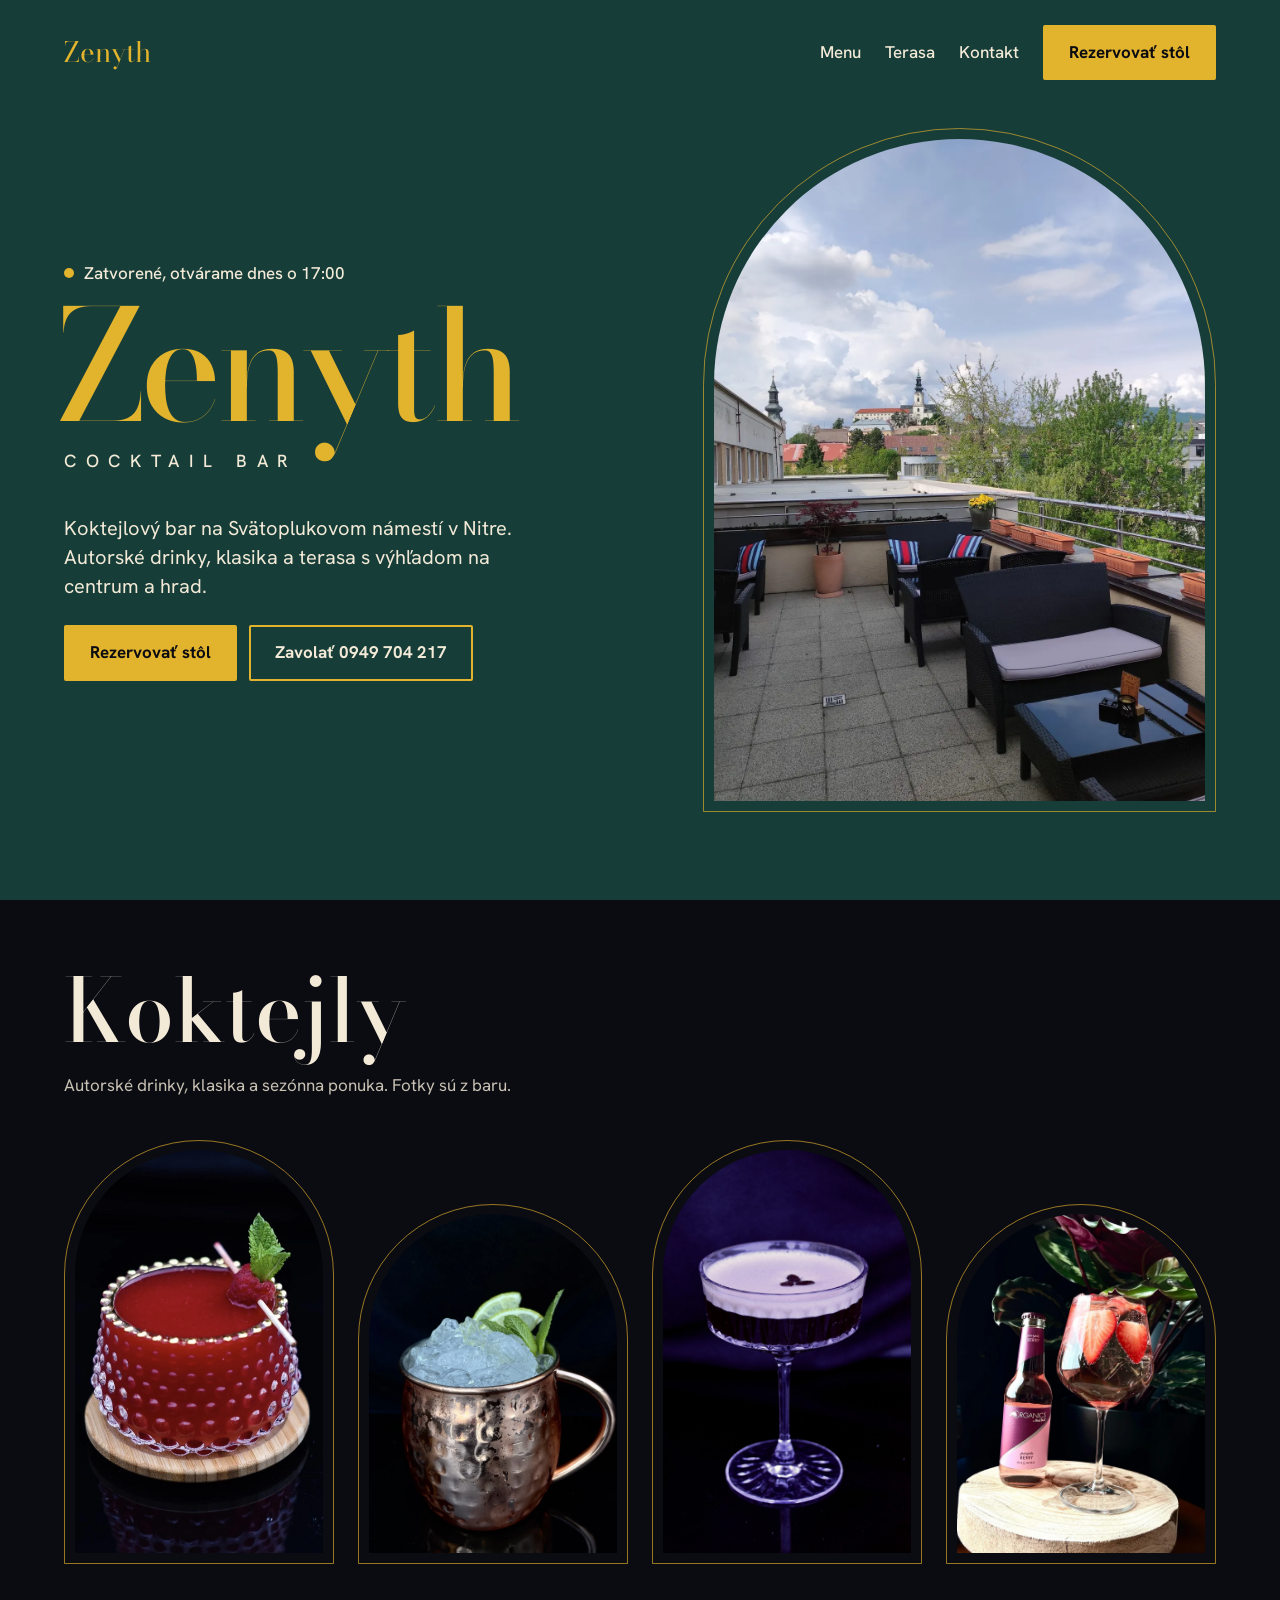
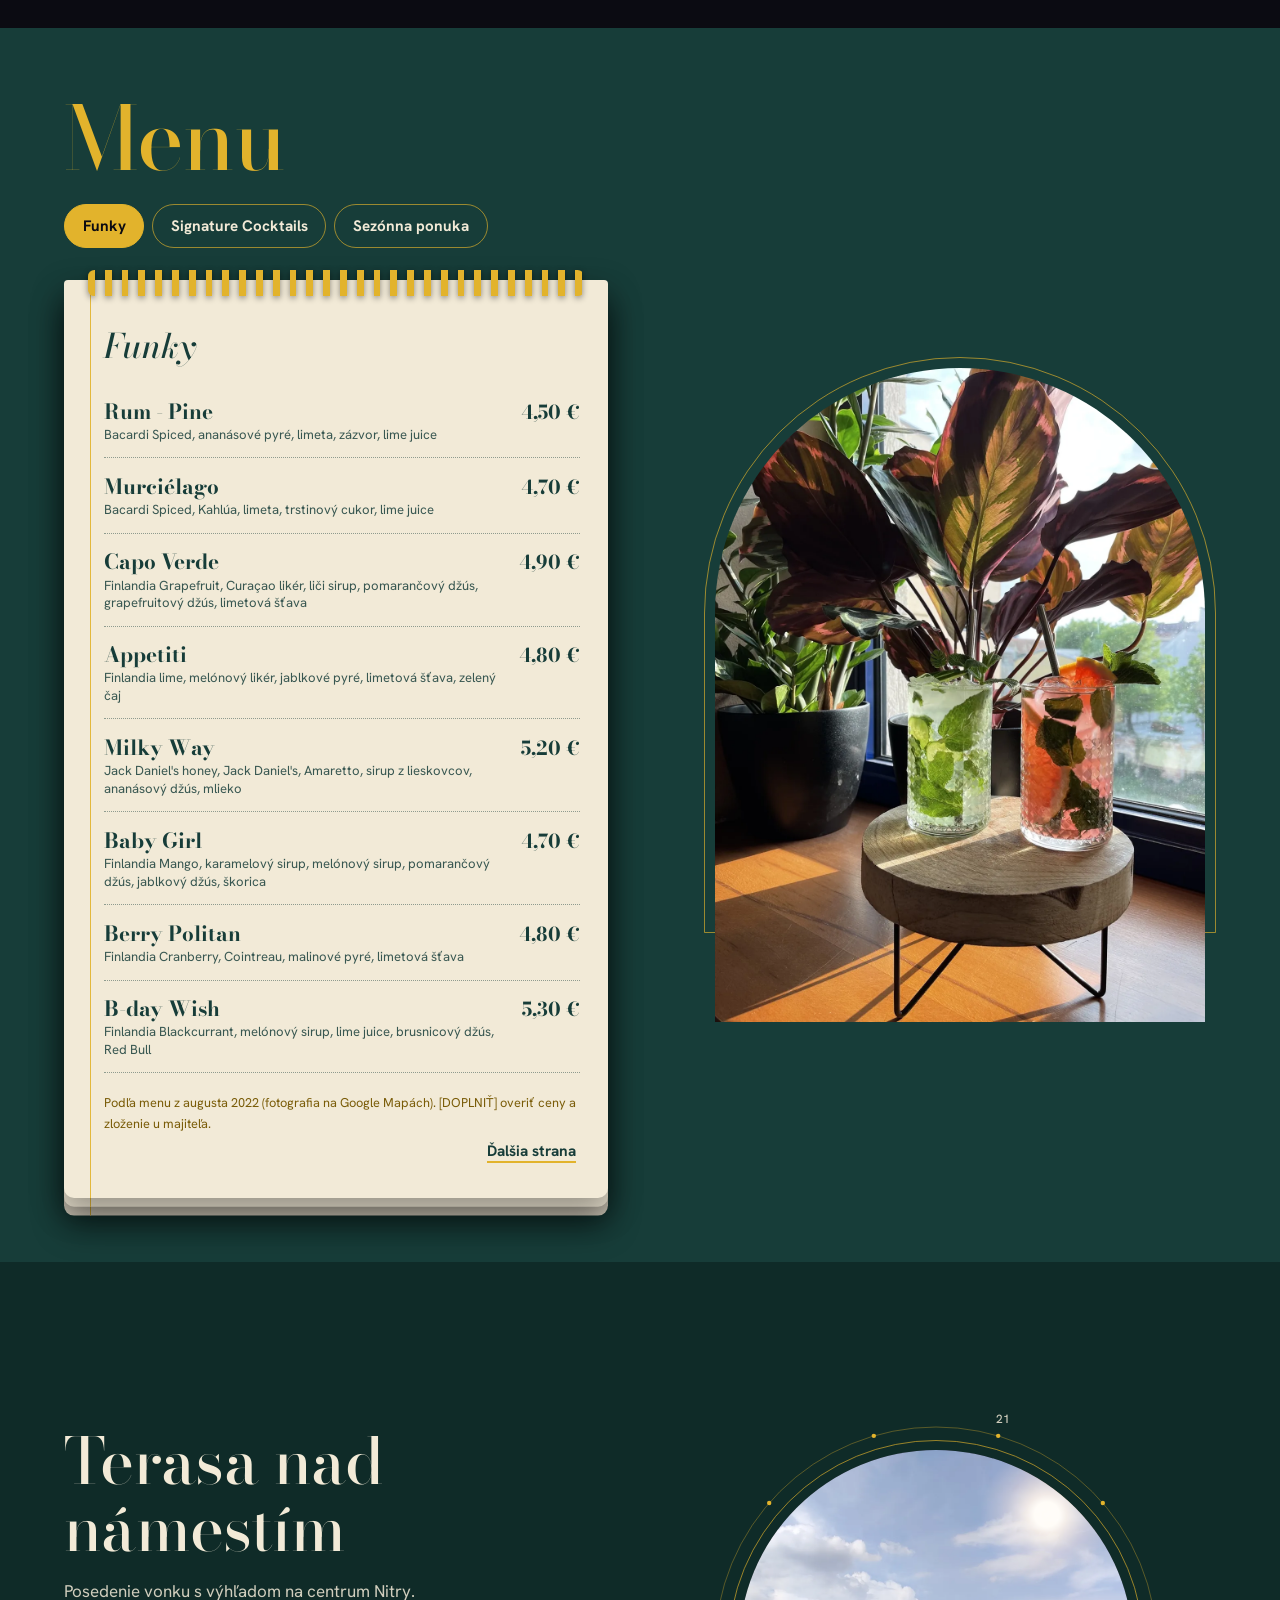
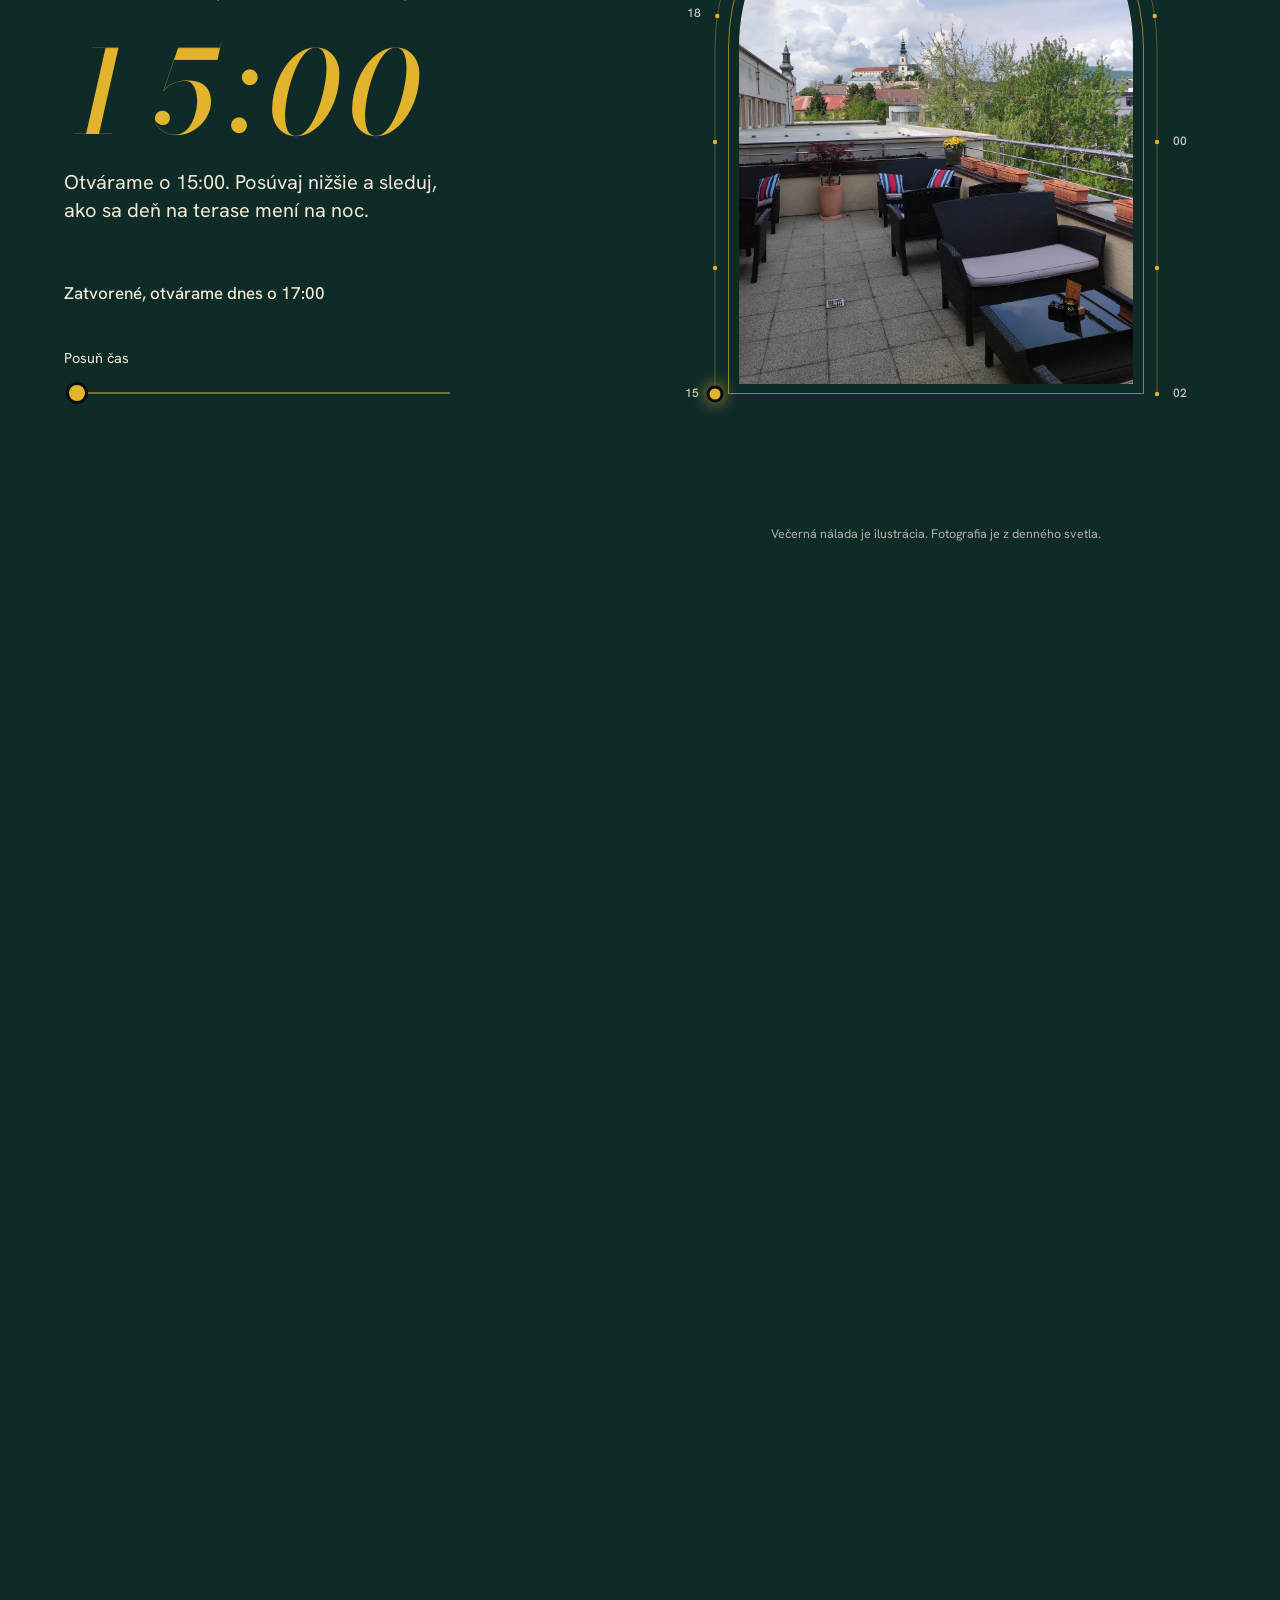
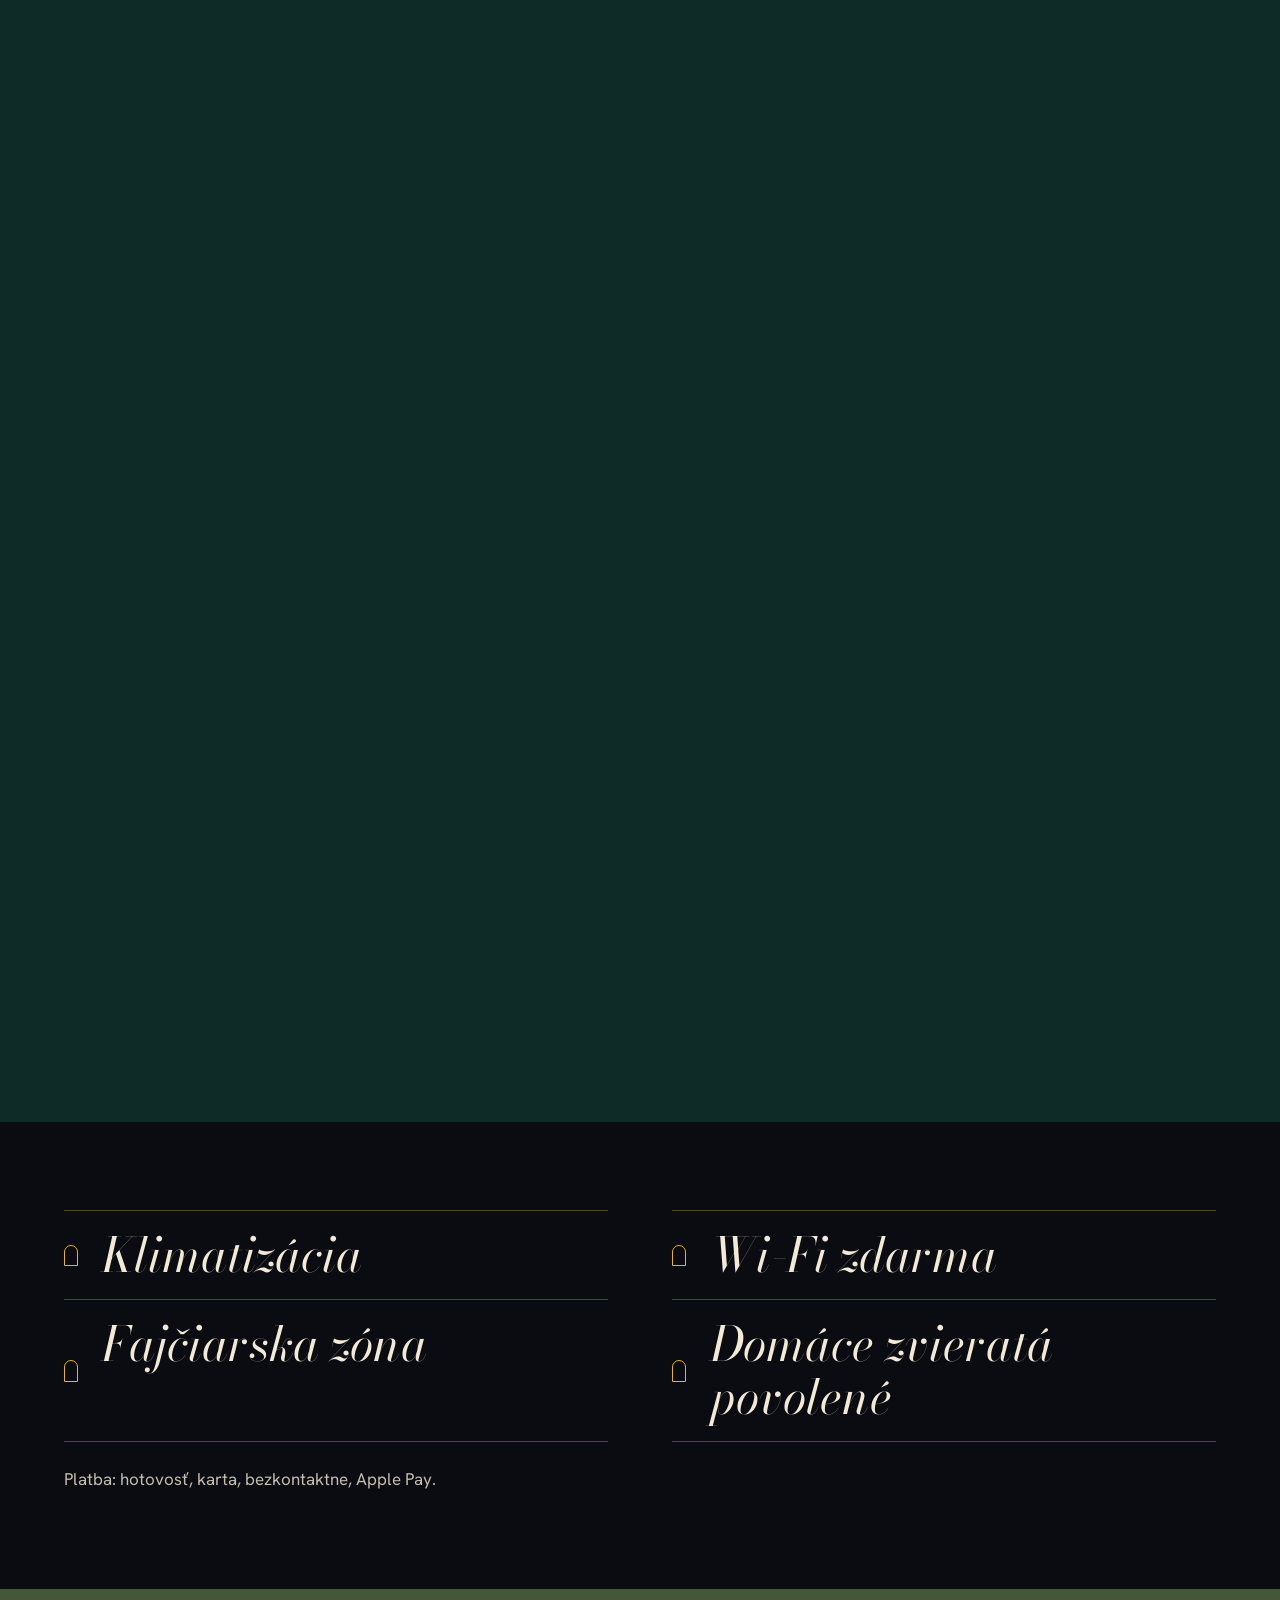
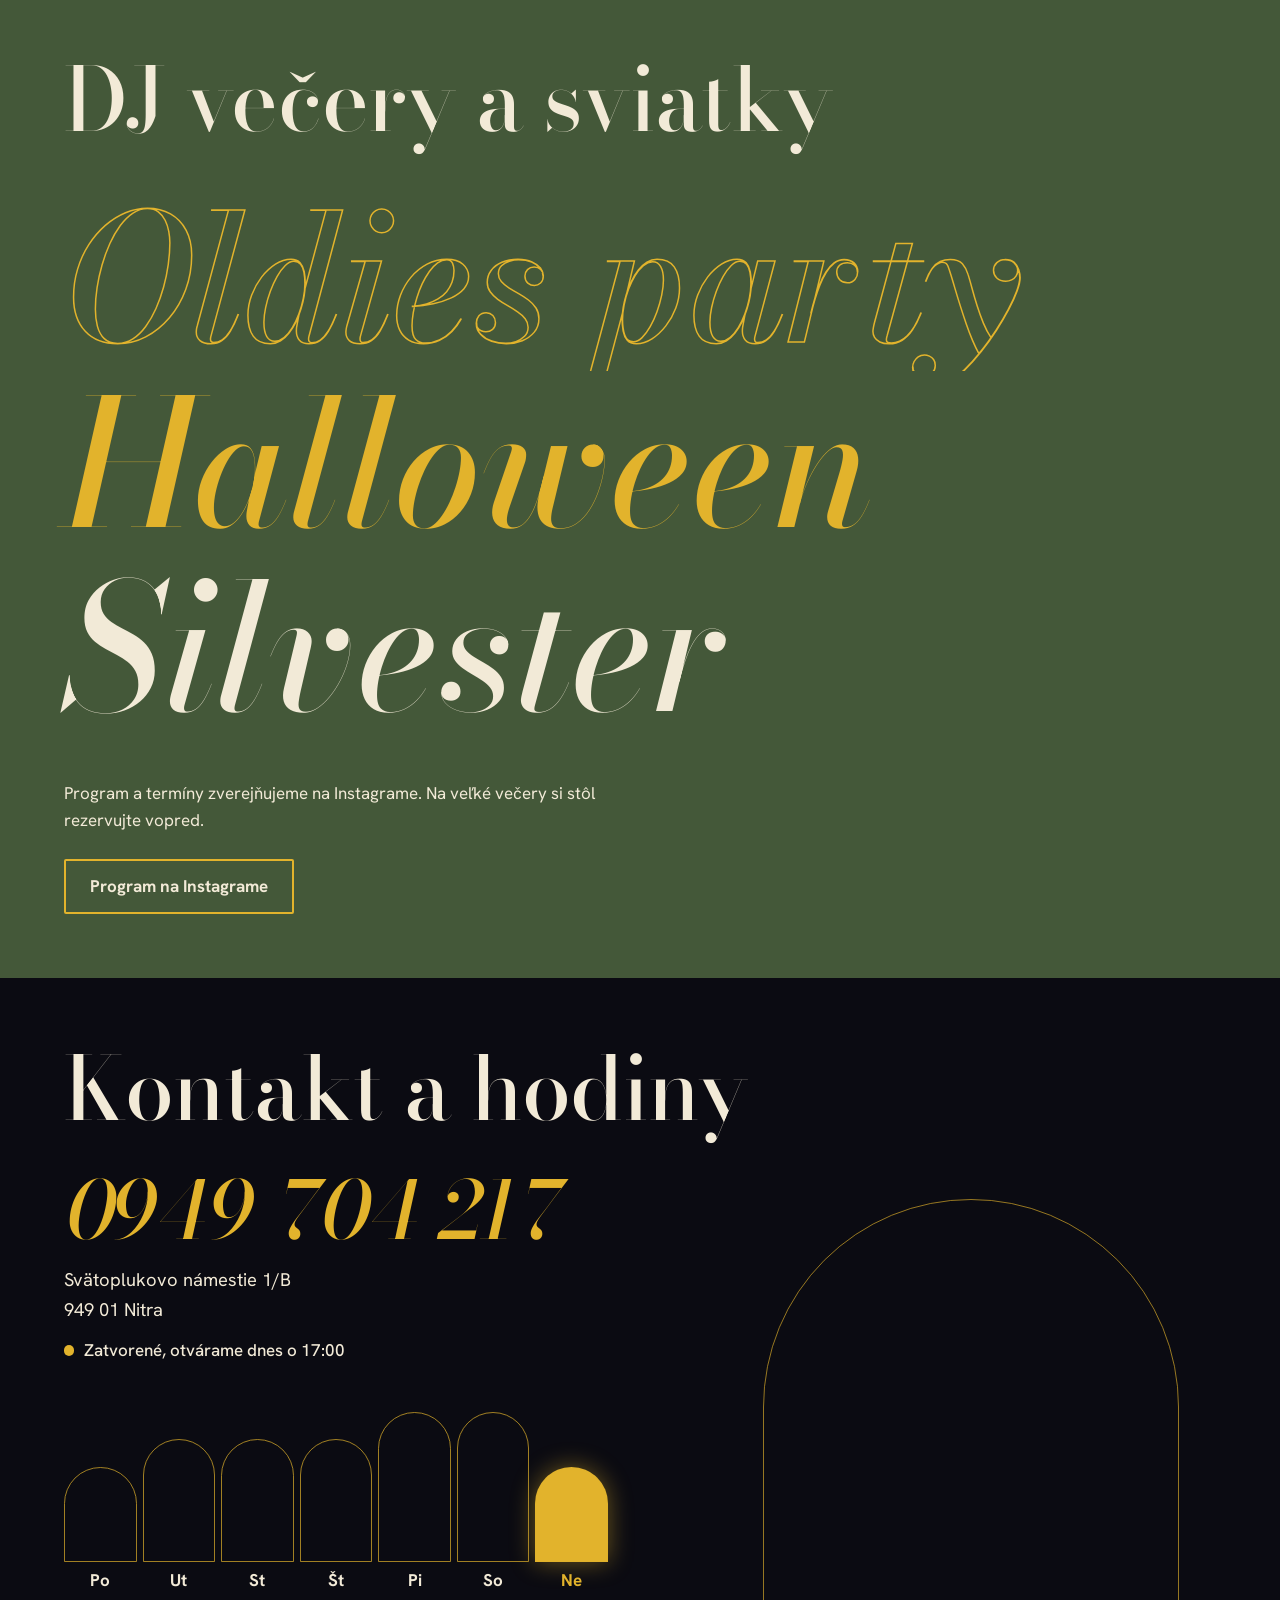
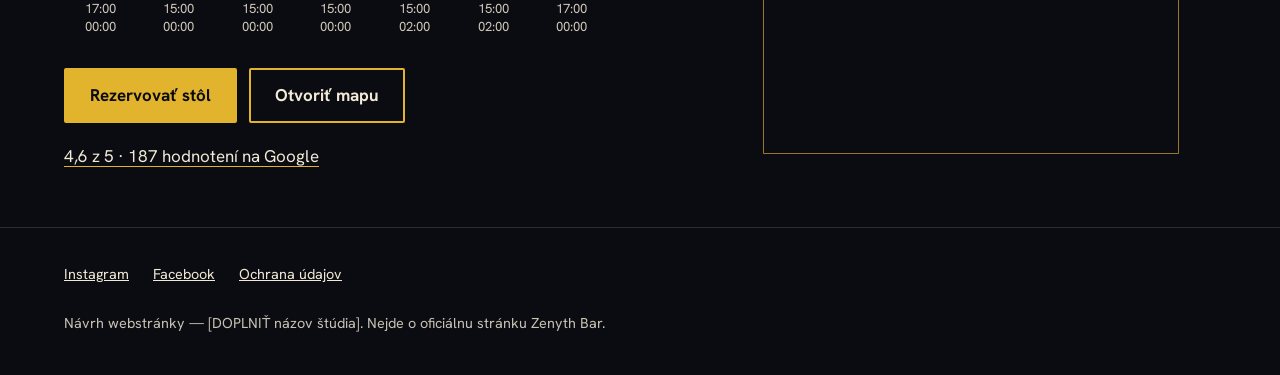
==== commit 7ad05b9f: "Redo Zenyth Bar site: arch-window hero, remove cursor/orb/reveal effects, add 404, privacy page, fav" ====
--- a/index.html
+++ b/index.html
@@ -11,17 +11,17 @@
   <meta property="og:title" content="Zenyth Bar Nitra | Koktejlový bar">
   <meta property="og:description" content="Autorské koktejly, terasa a rezervácie. Svätoplukovo námestie 1/B, Nitra.">
   <meta property="og:image" content="photos/bar-zelena-stena.jpg">
+  <meta property="og:image:width" content="1600">
+  <meta property="og:image:height" content="900">
+  <meta property="og:image:alt" content="Barový pult so stenou z machu a rastlín v Zenyth Bar">
+  <link rel="icon" href="assets/favicon.svg" type="image/svg+xml">
   <link rel="preconnect" href="https://fonts.googleapis.com">
   <link rel="preconnect" href="https://fonts.gstatic.com" crossorigin>
   <link href="https://fonts.googleapis.com/css2?family=Bodoni+Moda:ital,opsz,wght@0,6..96,400..700;1,6..96,400..600&family=Hanken+Grotesk:wght@400;500;700&display=swap" rel="stylesheet">
   <link rel="stylesheet" href="style.css">
-  <link rel="stylesheet" href="motion.css">
   <link rel="stylesheet" href="terrace.css">
   <link rel="stylesheet" href="sections.css">
-  <link rel="stylesheet" href="hero.css">
   <script defer src="script.js"></script>
-  <script defer src="motion.js"></script>
-  <script type="module" src="hero.js"></script>
   <script type="module" src="terrace.js"></script>
   <script type="module" src="sections.js"></script>
   <script type="application/ld+json">
@@ -65,79 +65,71 @@
       <a href="#menu">Menu</a>
       <a href="#terasa">Terasa</a>
       <a href="#kontakt">Kontakt</a>
+      <a class="button button-gold topbar-book" href="https://zenythbar.eatbu.com/" rel="noopener">Rezervovať stôl</a>
     </nav>
   </header>
 
   <main id="top">
     <section class="hero">
-      <picture class="hero-photo">
-        <source type="image/webp" srcset="photos/bar-zelena-stena.webp">
-        <img src="photos/bar-zelena-stena.jpg" width="1600" height="900" fetchpriority="high"
-             alt="Barový pult so stenou z machu a rastlín, červený LED pásik a poličky s fľašami">
-      </picture>
-      <picture class="hero-photo hero-photo-lit" aria-hidden="true">
-        <source type="image/webp" srcset="photos/bar-zelena-stena.webp">
-        <img src="photos/bar-zelena-stena.jpg" width="1600" height="900" alt="">
-      </picture>
-      <div class="hero-arch" aria-hidden="true"></div>
-      <div class="hero-glow" aria-hidden="true"></div>
-      <p class="hero-hint" aria-hidden="true">
-        <span class="hero-hint-pointer">Pohni myšou a rozsvieť stenu.</span>
-        <span class="hero-hint-touch">Ťahaj prstom a rozsvieť stenu.</span>
-      </p>
-      <div class="hero-content">
+      <div class="hero-copy">
         <p class="hero-status" data-open-status>Otváracie hodiny nižšie</p>
-        <p class="hero-lede">Koktejlový bar na Svätoplukovom námestí v Nitre. Autorské drinky, klasika a sezónna ponuka.</p>
+        <h1 class="hero-wordmark">Zenyth<span class="hero-wordmark-sub">cocktail bar</span></h1>
+        <p class="hero-lede">Koktejlový bar na Svätoplukovom námestí v Nitre. Autorské drinky, klasika a terasa s výhľadom na centrum a hrad.</p>
         <div class="actions">
           <a class="button button-gold" href="https://zenythbar.eatbu.com/" rel="noopener">Rezervovať stôl</a>
           <a class="button button-line" href="tel:+421949704217">Zavolať 0949 704 217</a>
         </div>
-        <h1 class="hero-wordmark">Zenyth<span class="hero-wordmark-sub">cocktail bar</span></h1>
-      </div>
-    </section>
-
-    <div class="marquee" aria-hidden="true">
-      <div class="marquee-track">
-        <span>Zenyth cocktail bar &nbsp;✦&nbsp; Svätoplukovo námestie 1/B &nbsp;✦&nbsp; Nitra &nbsp;✦&nbsp; Zenyth cocktail bar &nbsp;✦&nbsp; Svätoplukovo námestie 1/B &nbsp;✦&nbsp; Nitra &nbsp;✦&nbsp;</span>
-        <span>Zenyth cocktail bar &nbsp;✦&nbsp; Svätoplukovo námestie 1/B &nbsp;✦&nbsp; Nitra &nbsp;✦&nbsp; Zenyth cocktail bar &nbsp;✦&nbsp; Svätoplukovo námestie 1/B &nbsp;✦&nbsp; Nitra &nbsp;✦&nbsp;</span>
-      </div>
-    </div>
+      </div>
+      <div class="arch-frame hero-arch">
+        <picture>
+          <source type="image/webp" srcset="photos/terasa-vyhlad.webp">
+          <img src="photos/terasa-vyhlad.jpg" width="1200" height="1598" fetchpriority="high"
+               alt="Terasa baru s pohovkami a výhľadom na strechy Nitry a hrad na kopci">
+        </picture>
+      </div>
+    </section>
 
     <section class="cocktails" id="koktejly">
-      <div class="cocktails-intro">
-        <div>
-          <h2>Koktejly</h2>
-          <p class="section-note">Autorské drinky, klasika a sezónna ponuka. Fotky z baru.</p>
-        </div>
-        <div class="moon" data-reveal="fade">
-          <picture>
-            <source type="image/webp" srcset="photos/koktejl-cerveny.webp">
-            <img src="photos/koktejl-cerveny.jpg" width="1200" height="1488" loading="lazy"
-                 alt="Červený koktejl v pohári s bodkovaným reliéfom, ozdobený malinou a mätou">
-          </picture>
-        </div>
+      <div class="section-head">
+        <h2>Koktejly</h2>
+        <p class="section-note">Autorské drinky, klasika a sezónna ponuka. Fotky sú z baru.</p>
       </div>
       <ul class="cocktail-row">
-        <li data-reveal="wipe">
-          <picture>
-            <source type="image/webp" srcset="photos/koktejl-medeny-hrncek.webp">
-            <img src="photos/koktejl-medeny-hrncek.jpg" width="1200" height="2132" loading="lazy"
-                 alt="Medený hrnček s drveným ľadom, limetou a mätou na čiernom pozadí">
-          </picture>
+        <li>
+          <div class="arch-frame">
+            <picture>
+              <source type="image/webp" srcset="photos/koktejl-cerveny.webp">
+              <img src="photos/koktejl-cerveny.jpg" width="1200" height="1488" loading="lazy"
+                   alt="Červený koktejl v pohári s bodkovaným reliéfom, ozdobený malinou a mätou">
+            </picture>
+          </div>
         </li>
-        <li data-reveal="wipe">
-          <picture>
-            <source type="image/webp" srcset="photos/koktejl-coupe-pena.webp">
-            <img src="photos/koktejl-coupe-pena.jpg" width="1200" height="1800" loading="lazy"
-                 alt="Koktejl v pohári coupe s bielou penou a troma kávovými zrnkami na fialovom pozadí">
-          </picture>
+        <li>
+          <div class="arch-frame">
+            <picture>
+              <source type="image/webp" srcset="photos/koktejl-medeny-hrncek.webp">
+              <img src="photos/koktejl-medeny-hrncek.jpg" width="1200" height="2132" loading="lazy"
+                   alt="Medený hrnček s drveným ľadom, limetou a mätou na čiernom pozadí">
+            </picture>
+          </div>
         </li>
-        <li data-reveal="wipe">
-          <picture>
-            <source type="image/webp" srcset="photos/koktejl-jahody.webp">
-            <img src="photos/koktejl-jahody.jpg" width="1200" height="1500" loading="lazy"
-                 alt="Ružový koktejl s jahodami vo veľkom pohári, vedľa fľaštičky na drevenom podstavci">
-          </picture>
+        <li>
+          <div class="arch-frame">
+            <picture>
+              <source type="image/webp" srcset="photos/koktejl-coupe-pena.webp">
+              <img src="photos/koktejl-coupe-pena.jpg" width="1200" height="1800" loading="lazy"
+                   alt="Koktejl v pohári coupe s bielou penou a troma kávovými zrnkami na fialovom pozadí">
+            </picture>
+          </div>
+        </li>
+        <li>
+          <div class="arch-frame">
+            <picture>
+              <source type="image/webp" srcset="photos/koktejl-jahody.webp">
+              <img src="photos/koktejl-jahody.jpg" width="1200" height="1500" loading="lazy"
+                   alt="Ružový koktejl s jahodami vo veľkom pohári, vedľa fľaštičky na drevenom podstavci">
+            </picture>
+          </div>
         </li>
       </ul>
     </section>
@@ -187,11 +179,13 @@
           <button class="notebook-next" type="button" data-notebook-next>Ďalšia strana</button>
         </div>
       </div>
-      <picture class="menu-photo" data-reveal="wipe">
-        <source type="image/webp" srcset="photos/koktejly-rastliny.webp">
-        <img src="photos/koktejly-rastliny.jpg" width="1200" height="1600" loading="lazy"
-             alt="Dva koktejly s mätou na drevenom stolíku medzi listnatými rastlinami pri okne">
-      </picture>
+      <div class="arch-frame menu-photo">
+        <picture>
+          <source type="image/webp" srcset="photos/koktejly-rastliny.webp">
+          <img src="photos/koktejly-rastliny.jpg" width="1200" height="1600" loading="lazy"
+               alt="Dva koktejly s mätou na drevenom stolíku medzi listnatými rastlinami pri okne">
+        </picture>
+      </div>
     </section>
 
     <section class="terrace" id="terasa" aria-labelledby="terrace-title">
@@ -264,10 +258,10 @@
 
     <section class="events" id="akcie" aria-labelledby="events-title">
       <h2 id="events-title">DJ večery a sviatky</h2>
-      <ul class="bill" data-bill>
-        <li data-bill-text="Oldies party" data-direction="1"><span class="bill-name">Oldies party</span></li>
-        <li data-bill-text="Halloween" data-direction="-1"><span class="bill-name">Halloween</span></li>
-        <li data-bill-text="Silvester" data-direction="1"><span class="bill-name">Silvester</span></li>
+      <ul class="bill">
+        <li>Oldies party</li>
+        <li>Halloween</li>
+        <li>Silvester</li>
       </ul>
       <div class="events-note">
         <p>Program a termíny zverejňujeme na Instagrame. Na veľké večery si stôl rezervujte vopred.</p>
@@ -299,36 +293,26 @@
           </div>
           <p class="rating"><a href="https://www.google.com/maps/place/Zenyth+Bar/@48.3143914,18.0871714,17z" rel="noopener">4,6 z 5 · 187 hodnotení na Google</a></p>
         </div>
-        <div class="map-arch">
+        <div class="arch-frame map-arch">
           <iframe class="map" title="Mapa: Zenyth Bar, Svätoplukovo námestie 1/B, Nitra" loading="lazy"
                   src="https://www.google.com/maps?q=48.3143914,18.0871714&amp;z=17&amp;output=embed"></iframe>
-          <span class="map-ring" aria-hidden="true"></span>
         </div>
       </div>
     </section>
   </main>
 
   <footer class="footer">
-    <p class="footer-social">
+    <p class="footer-links">
       <a href="https://www.instagram.com/zenyth_cocktail_bar/" rel="noopener">Instagram</a>
       <a href="https://www.facebook.com/cupolabar" rel="noopener">Facebook</a>
+      <a href="ochrana-udajov.html">Ochrana údajov</a>
     </p>
     <p class="footer-note">Návrh webstránky — [DOPLNIŤ názov štúdia]. Nejde o oficiálnu stránku Zenyth Bar.</p>
   </footer>
 
-  <a class="orb" href="https://zenythbar.eatbu.com/" rel="noopener" aria-label="Rezervovať stôl">
-    <svg class="orb-ring" viewBox="0 0 120 120" aria-hidden="true" focusable="false">
-      <defs>
-        <path id="orb-path" d="M60,60 m-44,0 a44,44 0 1,1 88,0 a44,44 0 1,1 -88,0"/>
-      </defs>
-      <text><textPath href="#orb-path" textLength="270" lengthAdjust="spacing">Rezervovať • Zavolať • Rezervovať • Zavolať •</textPath></text>
-    </svg>
-    <svg class="orb-icon" viewBox="0 0 24 24" aria-hidden="true" focusable="false"><path d="M6.62 10.79c1.44 2.83 3.76 5.14 6.59 6.59l2.2-2.2c.27-.27.67-.36 1.02-.24 1.12.37 2.33.57 3.57.57.55 0 1 .45 1 1V20c0 .55-.45 1-1 1-9.39 0-17-7.61-17-17 0-.55.45-1 1-1h3.5c.55 0 1 .45 1 1 0 1.25.2 2.45.57 3.57.11.35.03.74-.25 1.02l-2.2 2.2z" fill="currentColor"/></svg>
-  </a>
-
   <nav class="dock" aria-label="Rýchle akcie">
     <a class="button button-line" href="tel:+421949704217">Zavolať</a>
-    <a class="button button-gold" href="https://zenythbar.eatbu.com/" rel="noopener">Rezervovať</a>
+    <a class="button button-gold" href="https://zenythbar.eatbu.com/" rel="noopener">Rezervovať stôl</a>
   </nav>
 </body>
 </html>
--- a/style.css
+++ b/style.css
@@ -2,13 +2,24 @@
   --green: #173d39;
   --green-deep: #0f2b28;
   --gold: #e2b32c;
+  --gold-line: rgba(226, 179, 44, 0.65);
   --cream: #f2ead7;
+  --cream-muted: rgba(242, 234, 215, 0.82);
   --ink: #0b0b12;
   --moss: #445839;
+  --status-open: #7fd18b;
   --font-display: "Bodoni Moda", "Didot", Georgia, serif;
   --font-body: "Hanken Grotesk", "Segoe UI", sans-serif;
+  --space-1: 0.5rem;
+  --space-2: 1rem;
+  --space-3: 1.5rem;
+  --space-4: 2.5rem;
+  --space-5: 4rem;
+  --space-6: 6rem;
   --gutter: 1.25rem;
   --dock-height: 4.75rem;
+  --radius-button: 2px;
+  --arch-radius: 999px 999px 0 0;
 }
 
 *,
@@ -57,8 +68,8 @@
 }
 
 h2 {
-  font-size: clamp(2.25rem, 7vw, 4.25rem);
-  color: var(--cream);
+  font-size: clamp(2.75rem, 9vw, 5.5rem);
+  letter-spacing: -0.01em;
 }
 
 p {
@@ -86,10 +97,12 @@
   display: flex;
   align-items: center;
   justify-content: space-between;
-  padding: 1rem var(--gutter);
+  gap: var(--space-3);
+  padding: var(--space-2) var(--gutter);
 }
 
 .wordmark-small {
+  padding: 0.4rem 0;
   font-family: var(--font-display);
   font-size: 1.75rem;
   color: var(--gold);
@@ -98,18 +111,24 @@
 
 .topbar-nav {
   display: flex;
-  gap: 1.25rem;
+  align-items: center;
+  gap: var(--space-3);
   font-weight: 500;
 }
 
-.topbar-nav a {
+.topbar-nav a:not(.button) {
   display: inline-block;
-  padding: 0.5rem 0;
+  padding: 0.7rem 0;
   text-decoration: none;
 }
 
-.topbar-nav a:hover {
+.topbar-nav a:not(.button):hover {
   color: var(--gold);
+}
+
+.topbar-nav .topbar-book {
+  display: none;
+  min-height: 2.75rem;
 }
 
 .button {
@@ -117,13 +136,13 @@
   align-items: center;
   justify-content: center;
   min-height: 3.25rem;
-  padding: 0.75rem 1.5rem;
+  padding: 0.75rem var(--space-3);
   border: 2px solid var(--gold);
-  border-radius: 2px;
+  border-radius: var(--radius-button);
   font-weight: 700;
   text-decoration: none;
   text-align: center;
-  transition: background-color 0.2s, color 0.2s;
+  transition: background-color 0.2s, color 0.2s, border-color 0.2s;
 }
 
 .button-gold {
@@ -152,174 +171,174 @@
   gap: 0.75rem;
 }
 
-.hero {
-  position: relative;
-  display: flex;
-  align-items: flex-end;
-  min-height: 100svh;
-  overflow: hidden;
-  background: var(--ink);
-}
-
-.hero-photo,
-.hero-photo img {
-  position: absolute;
-  inset: 0;
+.arch-frame {
+  display: block;
+  padding: 0.6rem;
+  border: 1px solid var(--gold-line);
+  border-radius: var(--arch-radius);
+}
+
+.arch-frame picture,
+.arch-frame img {
+  display: block;
   width: 100%;
   height: 100%;
   object-fit: cover;
-  object-position: 50% 40%;
-}
-
-.hero::after {
-  content: "";
-  position: absolute;
-  inset: 0;
-  background: linear-gradient(to bottom, rgba(11, 11, 18, 0.55) 0%, transparent 22%, transparent 55%, var(--ink) 100%);
-}
-
-.hero-content {
-  position: relative;
-  z-index: 1;
-  width: 100%;
-  padding: 0 var(--gutter) 2rem;
-  animation: settle 0.9s ease-out both;
+  border-radius: var(--arch-radius);
 }
 
 .hero-status,
 .terrace-status {
-  display: inline-block;
-  margin-bottom: 0.75rem;
-  padding: 0.35rem 0.75rem;
-  background: rgba(11, 11, 18, 0.72);
-  border-left: 3px solid var(--gold);
+  display: inline-flex;
+  align-items: center;
+  gap: 0.6rem;
+  margin: 0 0 var(--space-2);
   font-weight: 500;
 }
 
-.hero-status[data-open="true"],
-.terrace-status[data-open="true"] {
-  border-left-color: #7fd18b;
-}
-
-.hero-lede {
-  max-width: 28rem;
-  font-size: 1.25rem;
-  line-height: 1.45;
-}
-
-.hero-content {
+.hero-status::before,
+.terrace-status::before {
+  content: "";
+  flex: none;
+  width: 0.65rem;
+  height: 0.65rem;
+  border-radius: 50%;
+  background: var(--gold);
+}
+
+.hero-status[data-open="true"]::before,
+.terrace-status[data-open="true"]::before {
+  background: var(--status-open);
+}
+
+.hero {
+  display: grid;
+  gap: var(--space-4);
+  align-items: center;
+  min-height: 100svh;
+  padding: 5.5rem var(--gutter) var(--space-5);
+  background: var(--green);
+}
+
+.hero-wordmark {
   display: flex;
   flex-direction: column;
-  align-items: flex-start;
-}
-
-.hero-wordmark {
-  display: flex;
-  flex-direction: column;
-  order: -1;
-  margin: 0 0 1.75rem -0.04em;
-  font-size: clamp(5.5rem, 27vw, 22rem);
-  font-weight: 500;
+  margin: 0 0 var(--space-3) -0.04em;
+  padding-bottom: 0.14em;
+  color: var(--gold);
+  font-size: clamp(4.5rem, 24vw, 11rem);
   letter-spacing: -0.03em;
   line-height: 0.82;
-  color: var(--gold);
 }
 
 .hero-wordmark-sub {
-  margin: 0.9rem 0 0 0.35em;
+  margin: 1.6rem 0 0 0.35em;
+  color: var(--cream);
   font-family: var(--font-body);
-  font-size: clamp(0.8rem, 2.4vw, 1.25rem);
+  font-size: clamp(0.8rem, 2.4vw, 1.1rem);
   font-weight: 500;
   letter-spacing: 0.55em;
   text-transform: uppercase;
-  color: var(--cream);
+}
+
+.hero-lede {
+  max-width: 28rem;
+  margin-bottom: var(--space-3);
+  font-size: 1.25rem;
+  line-height: 1.45;
+}
+
+.hero .actions {
+  display: none;
+}
+
+.hero-arch {
+  justify-self: center;
+  width: min(100%, 20rem);
+  aspect-ratio: 3 / 4;
 }
 
 .cocktails {
-  padding: 4rem 0 4.5rem;
+  padding: var(--space-5) 0;
   background: var(--ink);
 }
 
-.cocktails h2,
-.cocktails .section-note {
+.section-head {
   padding: 0 var(--gutter);
 }
 
 .section-note {
-  box-sizing: content-box;
   max-width: 34rem;
-  margin-top: 1rem;
-  color: rgba(242, 234, 215, 0.85);
+  margin: var(--space-2) 0 0;
+  color: var(--cream-muted);
 }
 
 .cocktail-row {
   display: flex;
-  gap: 1rem;
-  margin: 2rem 0 0;
-  padding: 0 var(--gutter);
+  gap: var(--space-2);
+  margin: var(--space-4) 0 0;
+  padding: 0 var(--gutter) var(--space-2);
   list-style: none;
   overflow-x: auto;
   scroll-snap-type: x mandatory;
   scroll-padding-left: var(--gutter);
   scrollbar-width: thin;
   scrollbar-color: var(--gold) var(--ink);
-  padding-bottom: 1rem;
 }
 
 .cocktail-row li {
-  flex: 0 0 72%;
+  flex: 0 0 68%;
+  aspect-ratio: 3 / 4;
   scroll-snap-align: start;
 }
 
-.cocktail-row img {
-  width: 100%;
-  aspect-ratio: 4 / 5;
-  object-fit: cover;
+.cocktail-row .arch-frame {
+  height: 100%;
 }
 
 .menu {
   display: grid;
-  gap: 3rem;
-  padding: 4.5rem var(--gutter);
+  gap: var(--space-5);
+  padding: var(--space-5) var(--gutter);
   background: var(--green);
 }
 
-.menu-photo img {
-  width: 100%;
-  max-height: 34rem;
-  object-fit: cover;
+.menu-photo {
+  max-height: 36rem;
 }
 
 .events {
-  padding: 4.5rem var(--gutter);
+  padding: var(--space-5) 0;
   background: var(--moss);
+  overflow: hidden;
 }
 
 .contact {
-  padding: 4.5rem var(--gutter) 3rem;
+  padding: var(--space-5) var(--gutter) var(--space-4);
   background: var(--ink);
 }
 
 .footer {
-  padding: 2rem var(--gutter) 2.5rem;
+  padding: var(--space-3) var(--gutter) var(--space-4);
   background: var(--ink);
   border-top: 1px solid rgba(242, 234, 215, 0.15);
   font-size: 0.9rem;
 }
 
-.footer-social {
-  display: flex;
-  gap: 1.5rem;
-}
-
-.footer-social a {
+.footer-links {
+  display: flex;
+  flex-wrap: wrap;
+  gap: var(--space-3);
+}
+
+.footer-links a {
   display: inline-block;
-  padding: 0.5rem 0;
+  padding: 0.7rem 0;
 }
 
 .footer-note {
-  margin: 0.5rem 0 0;
-  color: rgba(242, 234, 215, 0.7);
+  margin: var(--space-1) 0 0;
+  color: var(--cream-muted);
 }
 
 .dock {
@@ -331,22 +350,7 @@
   gap: 0.75rem;
   padding: 0.75rem var(--gutter) calc(0.75rem + env(safe-area-inset-bottom));
   background: var(--green-deep);
-  border-top: 1px solid rgba(226, 179, 44, 0.4);
-}
-
-@keyframes settle {
-  from {
-    opacity: 0;
-    transform: translateY(1rem);
-  }
-  to {
-    opacity: 1;
-    transform: none;
-  }
-}
-
-.hero .actions {
-  display: none;
+  border-top: 1px solid var(--gold-line);
 }
 
 @media (min-width: 48rem) {
@@ -358,26 +362,41 @@
     padding-bottom: 0;
   }
 
+  .dock {
+    display: none;
+  }
+
+  .topbar {
+    padding-top: var(--space-3);
+  }
+
+  .topbar-nav .topbar-book {
+    display: inline-flex;
+  }
+
+  .hero {
+    grid-template-columns: minmax(0, 1.15fr) minmax(0, 0.85fr);
+    gap: var(--space-5);
+    padding-top: 6.5rem;
+  }
+
   .hero .actions {
     display: flex;
   }
 
   .hero-wordmark {
-    order: 1;
-    margin: 1.75rem 0 0 -0.04em;
-  }
-
-  .dock {
-    display: none;
-  }
-
-  .topbar {
-    padding-top: 1.5rem;
+    font-size: clamp(6rem, 12vw, 11rem);
+  }
+
+  .hero-arch {
+    justify-self: end;
+    width: auto;
+    height: min(76svh, 46rem);
   }
 
   .cocktail-row {
     overflow: visible;
-    gap: 1.5rem;
+    gap: var(--space-3);
     padding-bottom: 0;
   }
 
@@ -386,15 +405,14 @@
   }
 
   .cocktail-row li:nth-child(even) {
-    margin-top: 4rem;
+    margin-top: var(--space-5);
   }
 
   .menu {
     grid-template-columns: minmax(0, 34rem) minmax(0, 1fr);
     align-items: center;
-    gap: 5rem;
-  }
-
+    gap: var(--space-6);
+  }
 }
 
 @media (min-width: 75rem) {
@@ -408,192 +426,7 @@
     scroll-behavior: auto;
   }
 
-  .hero-content {
-    animation: none;
-  }
-
   .button {
     transition: none;
   }
 }
-
-body::after {
-  content: "";
-  position: fixed;
-  inset: 0;
-  z-index: 30;
-  pointer-events: none;
-  background: url("assets/grain.svg");
-  opacity: 0.07;
-  mix-blend-mode: overlay;
-}
-
-h2 {
-  font-size: clamp(2.75rem, 9vw, 5.5rem);
-  font-style: italic;
-  letter-spacing: -0.01em;
-}
-
-.hero::before {
-  content: "";
-  position: absolute;
-  inset: 0.75rem;
-  z-index: 2;
-  border: 1px solid rgba(226, 179, 44, 0.5);
-  pointer-events: none;
-}
-
-.cocktail-row li,
-.menu-photo {
-  display: block;
-  padding: 0.6rem;
-  border: 1px solid rgba(226, 179, 44, 0.65);
-  border-radius: 999px 999px 0 0;
-}
-
-.cocktail-row img,
-.menu-photo img {
-  border-radius: 999px 999px 0 0;
-}
-
-.cocktail-row img {
-  aspect-ratio: 3 / 4;
-}
-
-.menu {
-  position: relative;
-  overflow: hidden;
-}
-
-.menu::before {
-  content: "";
-  position: absolute;
-  z-index: 0;
-  width: 14rem;
-  height: 26rem;
-  background: url("assets/fern.svg") center / contain no-repeat;
-  opacity: 0.2;
-  pointer-events: none;
-}
-
-.menu::before {
-  left: -3rem;
-  bottom: -4rem;
-  transform: rotate(-12deg);
-}
-
-.menu > * {
-  position: relative;
-  z-index: 1;
-}
-
-@media (min-width: 48rem) {
-  .hero::before {
-    inset: 1.5rem;
-  }
-
-  .menu::before {
-    width: 22rem;
-    height: 40rem;
-  }
-}
-
-.cocktail-row li {
-  aspect-ratio: 3 / 4;
-}
-
-.cocktail-row picture {
-  display: block;
-  width: 100%;
-  height: 100%;
-}
-
-.cocktail-row img {
-  height: 100%;
-  aspect-ratio: auto;
-}
-
-.hero-content {
-  padding-bottom: 3.25rem;
-}
-
-.hero-wordmark {
-  padding-bottom: 0.14em;
-}
-
-:root {
-  --accent: var(--gold);
-  --accent-ink: var(--ink);
-  --accent-hover: var(--cream);
-  --cursor-color: var(--gold);
-  --orb-font: var(--font-body);
-}
-
-.marquee {
-  padding: 0.85rem 0;
-  background: var(--gold);
-  color: var(--ink);
-}
-
-.marquee-track span {
-  font-family: var(--font-display);
-  font-size: clamp(1.25rem, 3vw, 2rem);
-  font-style: italic;
-}
-
-.cocktails-intro {
-  display: grid;
-  gap: 2.5rem;
-  align-items: center;
-  padding: 0 var(--gutter);
-}
-
-.cocktails-intro h2,
-.cocktails-intro .section-note {
-  padding: 0;
-}
-
-.moon {
-  position: relative;
-  width: min(100%, 22rem);
-  aspect-ratio: 1;
-  justify-self: center;
-  border: 1px solid rgba(226, 179, 44, 0.7);
-  border-radius: 50%;
-  background: radial-gradient(circle at 50% 38%, rgba(226, 179, 44, 0.3), rgba(226, 179, 44, 0.06) 60%, transparent 70%);
-}
-
-.moon::before {
-  content: "";
-  position: absolute;
-  inset: -0.9rem;
-  border: 1px solid rgba(226, 179, 44, 0.3);
-  border-radius: 50%;
-}
-
-.moon picture {
-  position: absolute;
-  bottom: -5%;
-  left: 50%;
-  display: block;
-  width: 72%;
-  transform: translateX(-50%);
-}
-
-.moon img {
-  width: 100%;
-  height: auto;
-  mix-blend-mode: lighten;
-  -webkit-mask-image: radial-gradient(ellipse 55% 52% at 50% 52%, #000 62%, transparent 100%);
-  mask-image: radial-gradient(ellipse 55% 52% at 50% 52%, #000 62%, transparent 100%);
-}
-
-@media (min-width: 48rem) {
-  .cocktails-intro {
-    grid-template-columns: 1fr auto;
-  }
-
-  .moon {
-    width: 26rem;
-  }
-}
--- a/sections.css
+++ b/sections.css
@@ -182,12 +182,40 @@
   display: none;
 }
 
-.events {
-  padding: 4.5rem 0 4rem;
-  overflow: hidden;
-}
-
 .events h2,
+.events-note {
+  padding: 0 var(--gutter);
+}
+
+.bill {
+  margin: var(--space-4) 0 0;
+  padding: 0;
+  list-style: none;
+}
+
+.bill li {
+  padding: 0 var(--gutter);
+  font-family: var(--font-display);
+  font-size: clamp(3.5rem, 15vw, 11rem);
+  font-style: italic;
+  font-weight: 500;
+  line-height: 1.05;
+  overflow-wrap: anywhere;
+}
+
+.bill li:nth-child(1) {
+  color: transparent;
+  -webkit-text-stroke: 1.5px var(--gold);
+}
+
+.bill li:nth-child(2) {
+  color: var(--gold);
+}
+
+.bill li:nth-child(3) {
+  color: var(--cream);
+}
+
 .events-note {
   padding: 0 var(--gutter);
 }
@@ -250,7 +278,7 @@
 }
 
 .events-note {
-  margin-top: 2.5rem;
+  margin-top: var(--space-4);
 }
 
 .events-note p {
@@ -358,9 +386,6 @@
   justify-self: center;
   width: min(100%, 26rem);
   aspect-ratio: 3 / 4;
-  padding: 0.6rem;
-  border: 1px solid rgba(226, 179, 44, 0.65);
-  border-radius: 999px 999px 0 0;
 }
 
 .map {
@@ -368,32 +393,8 @@
   width: 100%;
   height: 100%;
   border: 0;
-  border-radius: 999px 999px 0 0;
+  border-radius: var(--arch-radius);
   filter: invert(0.92) hue-rotate(180deg) sepia(0.5) saturate(1.1) brightness(0.95) contrast(0.95);
-}
-
-.map-ring {
-  position: absolute;
-  top: 50%;
-  left: 50%;
-  width: 3.5rem;
-  height: 3.5rem;
-  margin: -1.75rem 0 0 -1.75rem;
-  border: 2px solid var(--gold);
-  border-radius: 50%;
-  pointer-events: none;
-  animation: ping 2.4s ease-out infinite;
-}
-
-@keyframes ping {
-  from {
-    opacity: 1;
-    transform: scale(0.4);
-  }
-  to {
-    opacity: 0;
-    transform: scale(1.8);
-  }
 }
 
 @media (min-width: 48rem) {
@@ -413,11 +414,6 @@
 }
 
 @media (prefers-reduced-motion: reduce) {
-  .map-ring {
-    animation: none;
-    opacity: 0.6;
-  }
-
   .notebook.is-live .notebook-page,
   .notebook-tab,
   .hours div::before {
